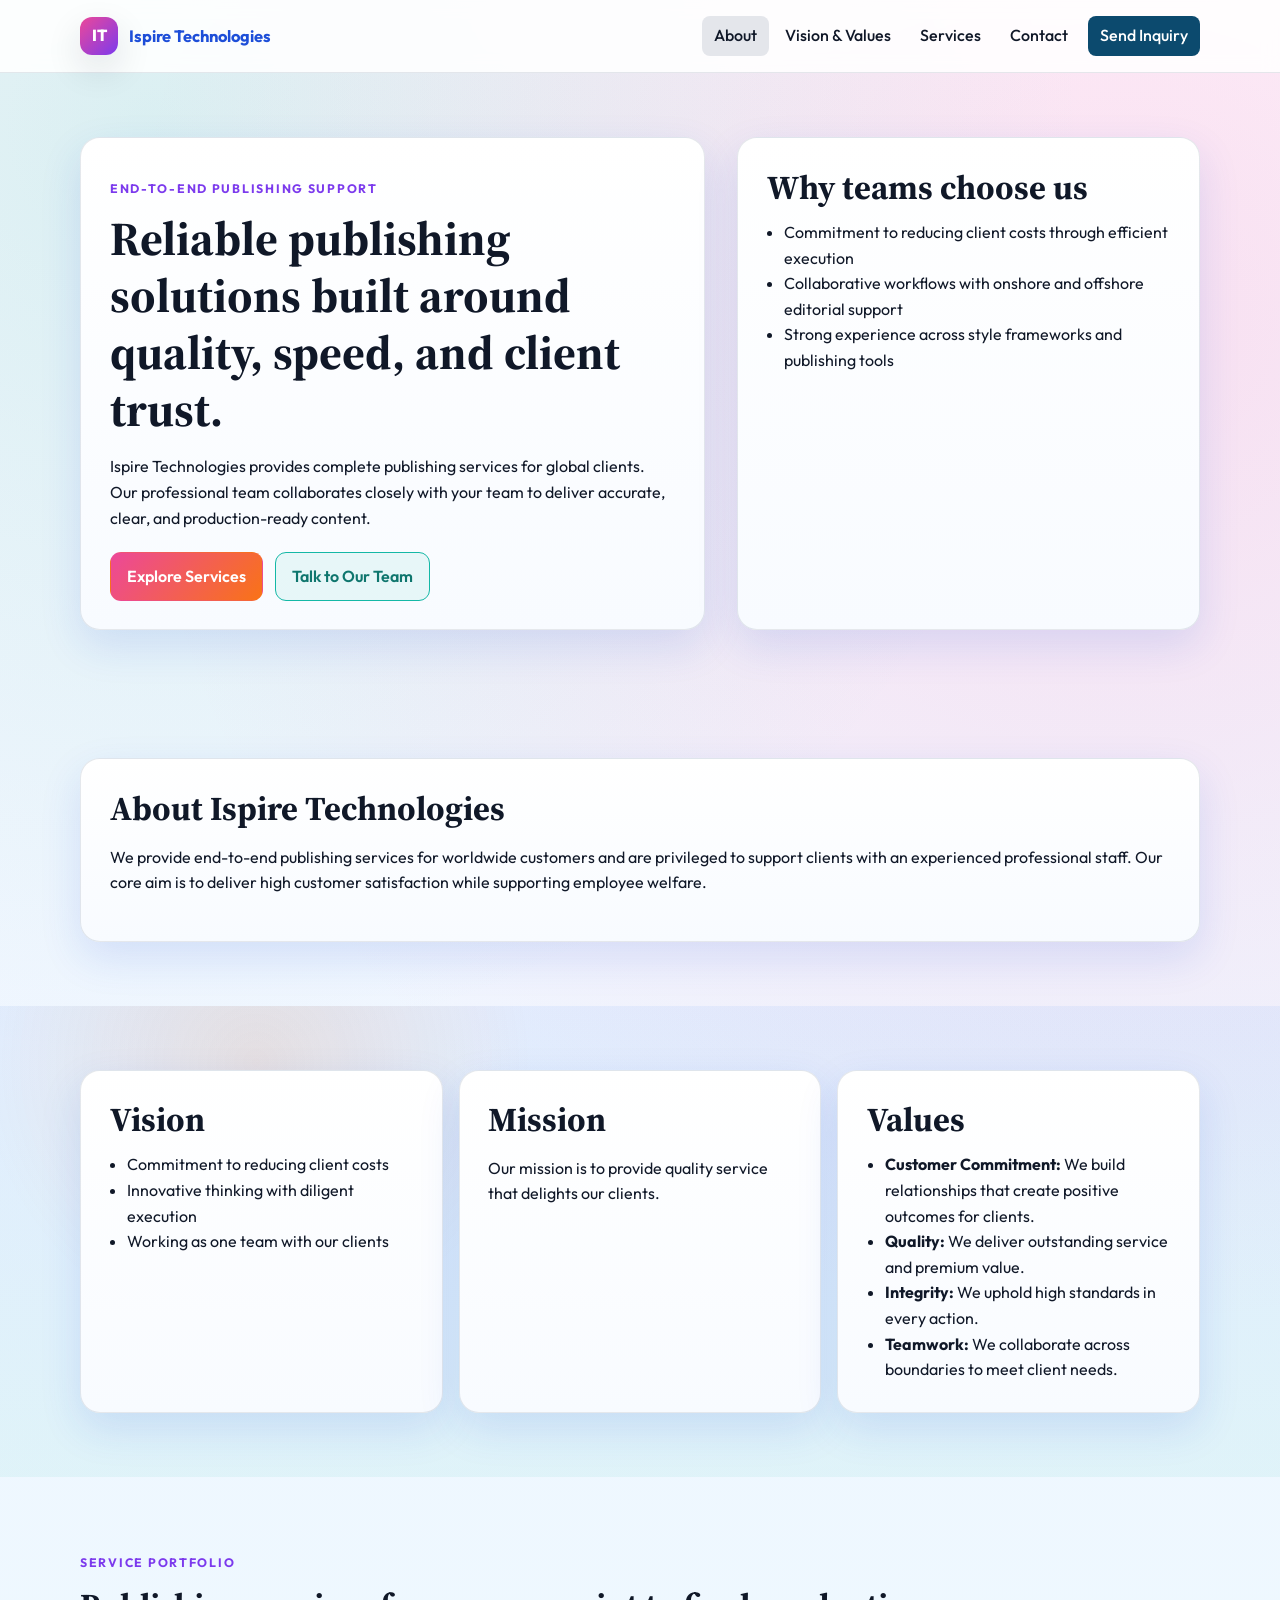
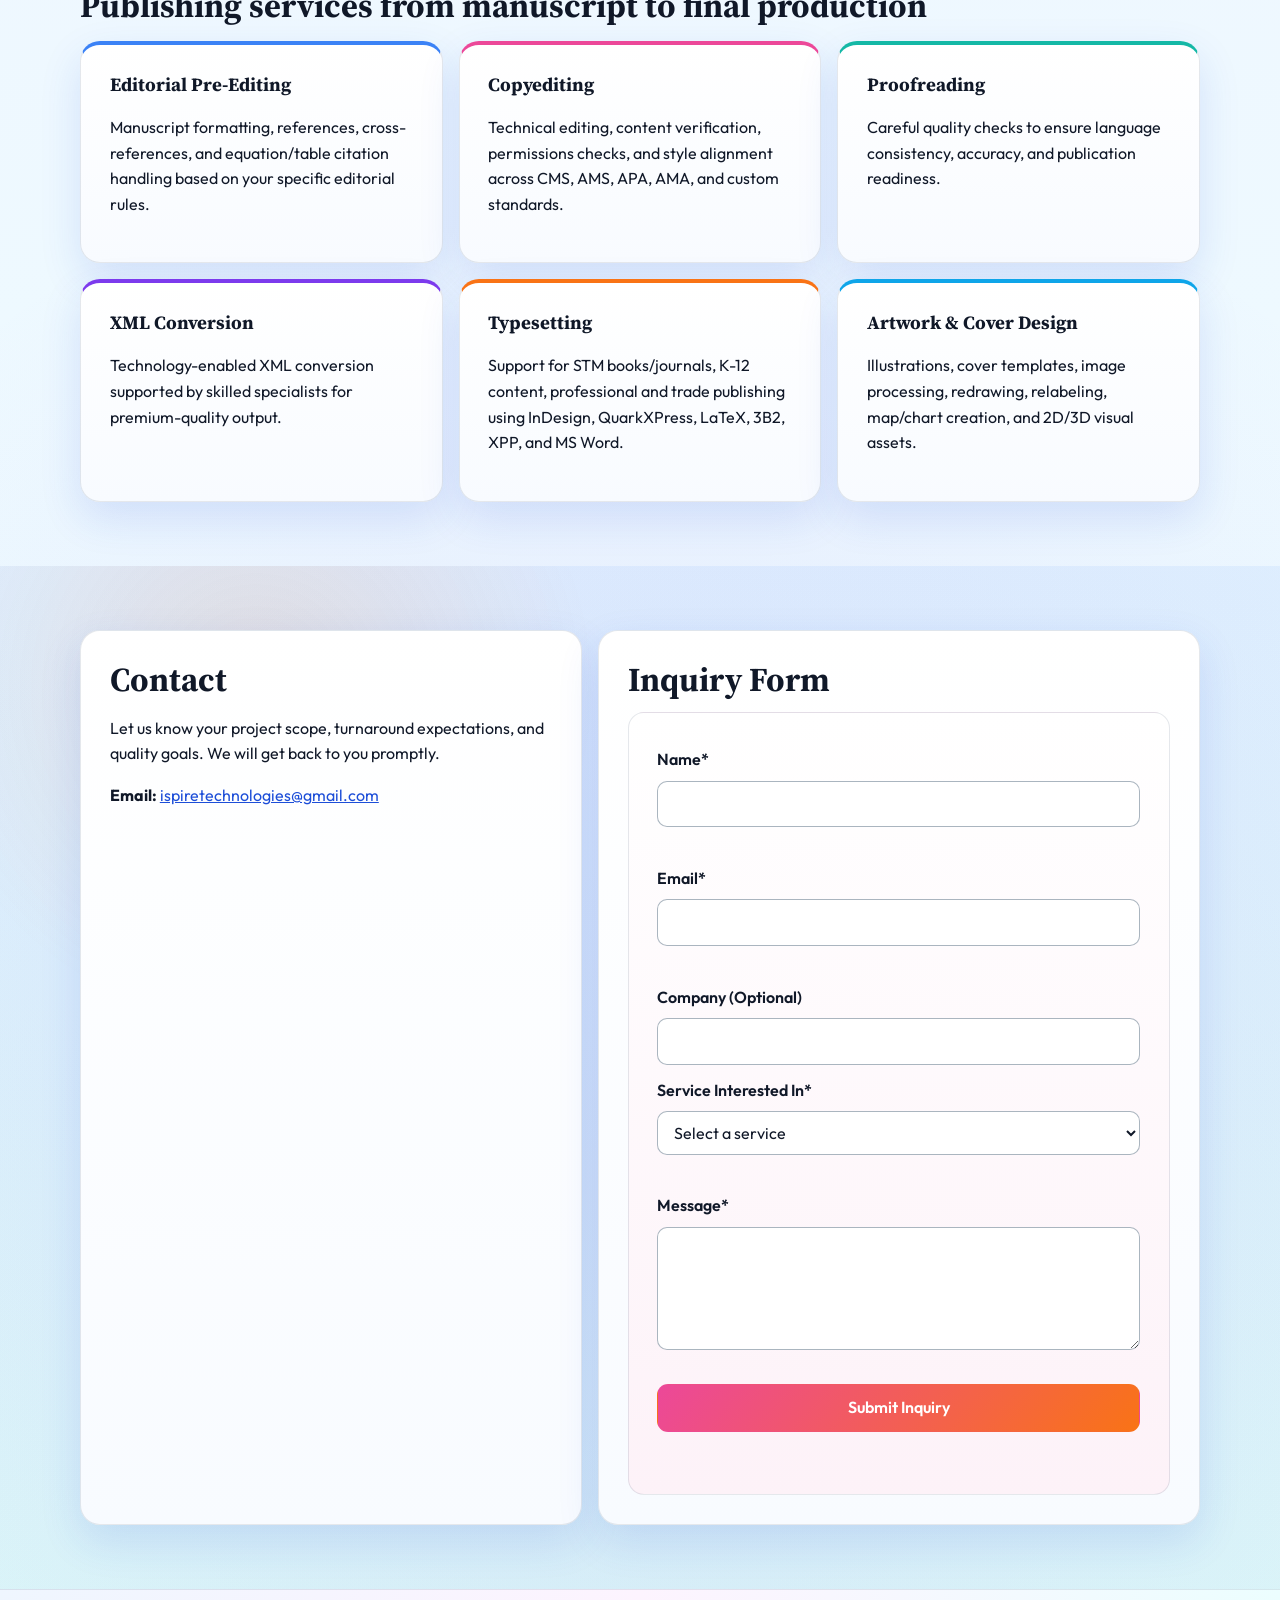
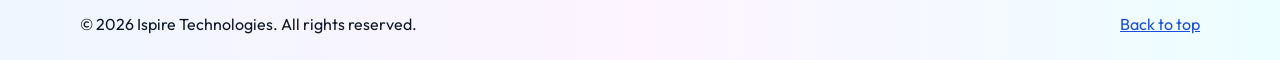
==== index.html @ 75960553 "Add files via upload" ====
<!DOCTYPE html>
<html lang="en">
<head>
  <meta charset="UTF-8">
  <meta name="viewport" content="width=device-width, initial-scale=1.0">
  <meta name="description" content="Ispire Technologies provides end-to-end publishing services for worldwide clients with editorial, XML, typesetting, and design expertise.">
  <title>Ispire Technologies | Publishing Services</title>
  <link rel="preconnect" href="https://fonts.googleapis.com">
  <link rel="preconnect" href="https://fonts.gstatic.com" crossorigin>
  <link href="https://fonts.googleapis.com/css2?family=Outfit:wght@400;500;600;700;800&family=Source+Serif+4:opsz,wght@8..60,500;8..60,700&display=swap" rel="stylesheet">
  <link rel="stylesheet" href="styles.css">
</head>
<body>
  <a class="skip-link" href="#mainContent">Skip to content</a>
  <header class="site-header" id="top">
    <div class="container header-grid">
      <a class="brand" href="#top" aria-label="Ispire Technologies Home">
        <span class="brand-mark">IT</span>
        <span class="brand-text">Ispire Technologies</span>
      </a>
      <button class="menu-toggle" id="menuToggle" aria-expanded="false" aria-controls="siteNav">Menu</button>
      <nav class="site-nav" id="siteNav" aria-label="Primary navigation">
        <a href="#about">About</a>
        <a href="#purpose">Vision & Values</a>
        <a href="#services">Services</a>
        <a href="#contact">Contact</a>
        <a class="nav-cta" href="#inquiry">Send Inquiry</a>
      </nav>
    </div>
  </header>

  <main id="mainContent">
    <section class="hero section-pad">
      <div class="container hero-grid">
        <div class="hero-copy reveal">
          <p class="eyebrow">End-to-End Publishing Support</p>
          <h1>Reliable publishing solutions built around quality, speed, and client trust.</h1>
          <p>
            Ispire Technologies provides complete publishing services for global clients. Our professional team collaborates closely with your team to deliver accurate, clear, and production-ready content.
          </p>
          <div class="hero-actions">
            <a class="button button-primary" href="#services">Explore Services</a>
            <a class="button button-outline" href="#inquiry">Talk to Our Team</a>
          </div>
        </div>
        <div class="hero-card reveal">
          <h2>Why teams choose us</h2>
          <ul>
            <li>Commitment to reducing client costs through efficient execution</li>
            <li>Collaborative workflows with onshore and offshore editorial support</li>
            <li>Strong experience across style frameworks and publishing tools</li>
          </ul>
        </div>
      </div>
    </section>

    <section class="section-pad" id="about">
      <div class="container panel reveal">
        <h2>About Ispire Technologies</h2>
        <p>
          We provide end-to-end publishing services for worldwide customers and are privileged to support clients with an experienced professional staff. Our core aim is to deliver high customer satisfaction while supporting employee welfare.
        </p>
      </div>
    </section>

    <section class="section-pad alt" id="purpose">
      <div class="container purpose-grid">
        <article class="purpose-card reveal">
          <h2>Vision</h2>
          <ul>
            <li>Commitment to reducing client costs</li>
            <li>Innovative thinking with diligent execution</li>
            <li>Working as one team with our clients</li>
          </ul>
        </article>
        <article class="purpose-card reveal">
          <h2>Mission</h2>
          <p>Our mission is to provide quality service that delights our clients.</p>
        </article>
        <article class="purpose-card reveal">
          <h2>Values</h2>
          <ul>
            <li><strong>Customer Commitment:</strong> We build relationships that create positive outcomes for clients.</li>
            <li><strong>Quality:</strong> We deliver outstanding service and premium value.</li>
            <li><strong>Integrity:</strong> We uphold high standards in every action.</li>
            <li><strong>Teamwork:</strong> We collaborate across boundaries to meet client needs.</li>
          </ul>
        </article>
      </div>
    </section>

    <section class="section-pad" id="services">
      <div class="container">
        <div class="section-head reveal">
          <p class="eyebrow">Service Portfolio</p>
          <h2>Publishing services from manuscript to final production</h2>
        </div>
        <div class="service-grid">
          <article class="service-card reveal">
            <h3>Editorial Pre-Editing</h3>
            <p>Manuscript formatting, references, cross-references, and equation/table citation handling based on your specific editorial rules.</p>
          </article>
          <article class="service-card reveal">
            <h3>Copyediting</h3>
            <p>Technical editing, content verification, permissions checks, and style alignment across CMS, AMS, APA, AMA, and custom standards.</p>
          </article>
          <article class="service-card reveal">
            <h3>Proofreading</h3>
            <p>Careful quality checks to ensure language consistency, accuracy, and publication readiness.</p>
          </article>
          <article class="service-card reveal">
            <h3>XML Conversion</h3>
            <p>Technology-enabled XML conversion supported by skilled specialists for premium-quality output.</p>
          </article>
          <article class="service-card reveal">
            <h3>Typesetting</h3>
            <p>Support for STM books/journals, K-12 content, professional and trade publishing using InDesign, QuarkXPress, LaTeX, 3B2, XPP, and MS Word.</p>
          </article>
          <article class="service-card reveal">
            <h3>Artwork & Cover Design</h3>
            <p>Illustrations, cover templates, image processing, redrawing, relabeling, map/chart creation, and 2D/3D visual assets.</p>
          </article>
        </div>
      </div>
    </section>

    <section class="section-pad alt" id="contact">
      <div class="container contact-grid">
        <article class="contact-card reveal">
          <h2>Contact</h2>
          <p>Let us know your project scope, turnaround expectations, and quality goals. We will get back to you promptly.</p>
          <p><strong>Email:</strong> <a href="mailto:ispiretechnologies@gmail.com">ispiretechnologies@gmail.com</a></p>
        </article>

        <article class="contact-card reveal" id="inquiry">
          <h2>Inquiry Form</h2>
          <form id="inquiryForm" novalidate>
            <label for="name">Name*</label>
            <input type="text" id="name" name="name" required>
            <p class="field-error" id="nameError" aria-live="polite"></p>

            <label for="email">Email*</label>
            <input type="email" id="email" name="email" required>
            <p class="field-error" id="emailError" aria-live="polite"></p>

            <label for="company">Company (Optional)</label>
            <input type="text" id="company" name="company">

            <label for="service">Service Interested In*</label>
            <select id="service" name="service" required>
              <option value="">Select a service</option>
              <option value="Editorial Pre-Editing">Editorial Pre-Editing</option>
              <option value="Copyediting">Copyediting</option>
              <option value="Proofreading">Proofreading</option>
              <option value="XML Conversion">XML Conversion</option>
              <option value="Typesetting">Typesetting</option>
              <option value="Artwork & Cover Design">Artwork & Cover Design</option>
            </select>
            <p class="field-error" id="serviceError" aria-live="polite"></p>

            <label for="message">Message*</label>
            <textarea id="message" name="message" rows="4" required></textarea>
            <p class="field-error" id="messageError" aria-live="polite"></p>

            <button class="button button-primary" type="submit">Submit Inquiry</button>
            <p id="formStatus" class="form-status" aria-live="polite"></p>
          </form>
        </article>
      </div>
    </section>
  </main>

  <footer class="site-footer">
    <div class="container footer-grid">
      <p>&copy; <span id="year"></span> Ispire Technologies. All rights reserved.</p>
      <a href="#top">Back to top</a>
    </div>
  </footer>

  <script src="script.js"></script>
</body>
</html>
---- styles.css ----
:root {
  --ink-950: #101828;
  --ink-800: #0c4a6e;
  --ink-700: #1d4ed8;
  --ink-100: #e0f2fe;
  --ink-050: #f8fbff;
  --slate-600: #475569;
  --slate-300: #cbd5e1;
  --teal-500: #14b8a6;
  --orange-500: #f97316;
  --pink-500: #ec4899;
  --violet-500: #7c3aed;
  --white: #ffffff;
  --focus: #f59e0b;
  --ok: #127a4b;
  --error: #bf1f3f;
  --shadow-soft: 0 14px 36px rgba(16, 24, 40, 0.12);
  --shadow-card: 0 16px 42px rgba(29, 78, 216, 0.13);
}

* {
  box-sizing: border-box;
}

html {
  scroll-behavior: smooth;
}

body {
  margin: 0;
  font-family: "Outfit", sans-serif;
  color: var(--ink-950);
  background:
    radial-gradient(circle at 88% 10%, rgba(236, 72, 153, 0.14), transparent 32%),
    radial-gradient(circle at 12% 4%, rgba(20, 184, 166, 0.15), transparent 28%),
    radial-gradient(circle at 50% 85%, rgba(124, 58, 237, 0.1), transparent 38%),
    linear-gradient(180deg, #fef9ff, #eff6ff 34%, #ecfeff 100%);
  line-height: 1.6;
}

h1,
h2,
h3 {
  font-family: "Source Serif 4", serif;
  line-height: 1.2;
  margin-top: 0;
}

a {
  color: var(--ink-700);
}

a:hover {
  color: var(--ink-800);
}

.skip-link {
  position: absolute;
  top: -50px;
  left: 12px;
  background: var(--ink-950);
  color: var(--white);
  padding: 10px 14px;
  border-radius: 10px;
  z-index: 1000;
}

.skip-link:focus {
  top: 12px;
}

.container {
  width: min(1120px, calc(100% - 2rem));
  margin: 0 auto;
}

.section-pad {
  padding: clamp(2.5rem, 5vw, 5rem) 0;
}

.alt {
  background:
    radial-gradient(circle at 20% 12%, rgba(249, 115, 22, 0.12), transparent 25%),
    linear-gradient(180deg, rgba(59, 130, 246, 0.08), rgba(20, 184, 166, 0.07));
}

.site-header {
  position: sticky;
  top: 0;
  z-index: 100;
  backdrop-filter: blur(8px);
  background: rgba(255, 255, 255, 0.88);
  border-bottom: 1px solid rgba(23, 52, 86, 0.11);
}

.header-grid {
  min-height: 72px;
  display: grid;
  grid-template-columns: auto auto;
  align-items: center;
  gap: 1rem;
}

.brand {
  display: inline-flex;
  gap: 0.7rem;
  align-items: center;
  text-decoration: none;
}

.brand-mark {
  width: 38px;
  height: 38px;
  border-radius: 12px;
  display: grid;
  place-items: center;
  font-weight: 800;
  color: var(--white);
  background: linear-gradient(135deg, var(--pink-500), var(--violet-500));
  box-shadow: var(--shadow-soft);
}

.brand-text {
  font-weight: 700;
  font-size: 1.03rem;
}

.menu-toggle {
  justify-self: end;
  display: none;
  border: 1px solid var(--slate-300);
  background: var(--white);
  color: var(--ink-950);
  border-radius: 10px;
  padding: 0.55rem 0.9rem;
  font: inherit;
}

.site-nav {
  justify-self: end;
  display: flex;
  align-items: center;
  gap: 0.3rem;
}

.site-nav a {
  text-decoration: none;
  color: var(--ink-950);
  font-weight: 500;
  padding: 0.45rem 0.75rem;
  border-radius: 8px;
}

.site-nav a:hover,
.site-nav a:focus-visible,
.site-nav a.active {
  background: rgba(23, 52, 86, 0.11);
}

.nav-cta {
  margin-left: 0.2rem;
  background: var(--ink-800);
  color: var(--white) !important;
}

.nav-cta:hover,
.nav-cta:focus-visible {
  background: var(--ink-700) !important;
}

.hero-grid {
  display: grid;
  grid-template-columns: 1.35fr 1fr;
  gap: clamp(1rem, 3vw, 2rem);
  align-items: stretch;
}

.hero-copy,
.hero-card,
.panel,
.purpose-card,
.service-card,
.contact-card {
  background: linear-gradient(180deg, #ffffff, #f8fbff);
  border: 1px solid rgba(23, 52, 86, 0.11);
  border-radius: 20px;
  box-shadow: var(--shadow-card);
}

.hero-copy,
.hero-card,
.panel,
.purpose-card,
.service-card,
.contact-card,
#inquiryForm {
  padding: clamp(1rem, 2.5vw, 1.8rem);
}

.eyebrow {
  letter-spacing: 0.14em;
  text-transform: uppercase;
  font-size: 0.77rem;
  font-weight: 700;
  color: var(--violet-500);
}

h1 {
  font-size: clamp(2rem, 3.7vw, 3.25rem);
  margin-bottom: 0.95rem;
}

h2 {
  font-size: clamp(1.45rem, 3vw, 2.1rem);
  margin-bottom: 0.8rem;
}

.hero-card ul,
.purpose-card ul {
  margin: 0;
  padding-left: 1.1rem;
}

.hero-actions {
  margin-top: 1.3rem;
  display: flex;
  gap: 0.75rem;
  flex-wrap: wrap;
}

.button {
  border: 1px solid transparent;
  border-radius: 11px;
  padding: 0.66rem 1rem;
  font-weight: 600;
  text-decoration: none;
  display: inline-flex;
  align-items: center;
  justify-content: center;
}

.button-primary {
  background: linear-gradient(130deg, var(--pink-500), var(--orange-500));
  color: var(--white);
}

.button-outline {
  border-color: var(--teal-500);
  color: #0f766e;
  background: rgba(20, 184, 166, 0.08);
}

button:disabled {
  opacity: 0.7;
  cursor: not-allowed;
}

.section-head {
  margin-bottom: 1rem;
}

.service-grid {
  display: grid;
  grid-template-columns: repeat(3, minmax(0, 1fr));
  gap: 1rem;
}

.service-card:nth-child(1) {
  border-top: 4px solid #3b82f6;
}

.service-card:nth-child(2) {
  border-top: 4px solid #ec4899;
}

.service-card:nth-child(3) {
  border-top: 4px solid #14b8a6;
}

.service-card:nth-child(4) {
  border-top: 4px solid #7c3aed;
}

.service-card:nth-child(5) {
  border-top: 4px solid #f97316;
}

.service-card:nth-child(6) {
  border-top: 4px solid #0ea5e9;
}

.purpose-grid {
  display: grid;
  grid-template-columns: repeat(3, minmax(0, 1fr));
  gap: 1rem;
}

.contact-grid {
  display: grid;
  grid-template-columns: 1fr 1.2fr;
  gap: 1rem;
}

#inquiryForm {
  display: grid;
  gap: 0.5rem;
  border: 1px solid rgba(23, 52, 86, 0.11);
  border-radius: 16px;
  background: linear-gradient(180deg, #ffffff, #fdf2f8);
}

label {
  font-weight: 600;
  margin-top: 0.3rem;
}

input,
select,
textarea,
button {
  font: inherit;
}

input,
select,
textarea {
  border: 1px solid rgba(79, 100, 121, 0.48);
  border-radius: 10px;
  padding: 0.6rem 0.75rem;
  background: var(--white);
  color: var(--ink-950);
}

textarea {
  resize: vertical;
}

.field-error {
  margin: 0;
  color: var(--error);
  font-size: 0.88rem;
  min-height: 1.1rem;
}

.form-status {
  margin: 0.35rem 0 0;
  font-weight: 600;
  min-height: 1.2rem;
}

.form-status.success {
  color: var(--ok);
}

.form-status.error {
  color: var(--error);
}

.site-footer {
  border-top: 1px solid rgba(23, 52, 86, 0.11);
  background: linear-gradient(90deg, #eff6ff, #fdf4ff, #ecfeff);
}

.footer-grid {
  min-height: 70px;
  display: flex;
  justify-content: space-between;
  align-items: center;
  gap: 1rem;
}

.reveal {
  opacity: 0;
  transform: translateY(18px);
  transition: opacity 0.55s ease, transform 0.55s ease;
}

.reveal.visible {
  opacity: 1;
  transform: translateY(0);
}

:focus-visible {
  outline: 3px solid var(--focus);
  outline-offset: 2px;
}

@media (max-width: 930px) {
  .menu-toggle {
    display: inline-flex;
  }

  .site-nav {
    grid-column: 1 / -1;
    display: none;
    flex-direction: column;
    align-items: stretch;
    padding-bottom: 0.8rem;
  }

  .site-nav.open {
    display: flex;
  }

  .site-nav a {
    width: 100%;
  }

  .hero-grid,
  .purpose-grid,
  .service-grid,
  .contact-grid {
    grid-template-columns: 1fr;
  }

  .footer-grid {
    flex-direction: column;
    justify-content: center;
    text-align: center;
    padding: 0.75rem 0;
  }
}
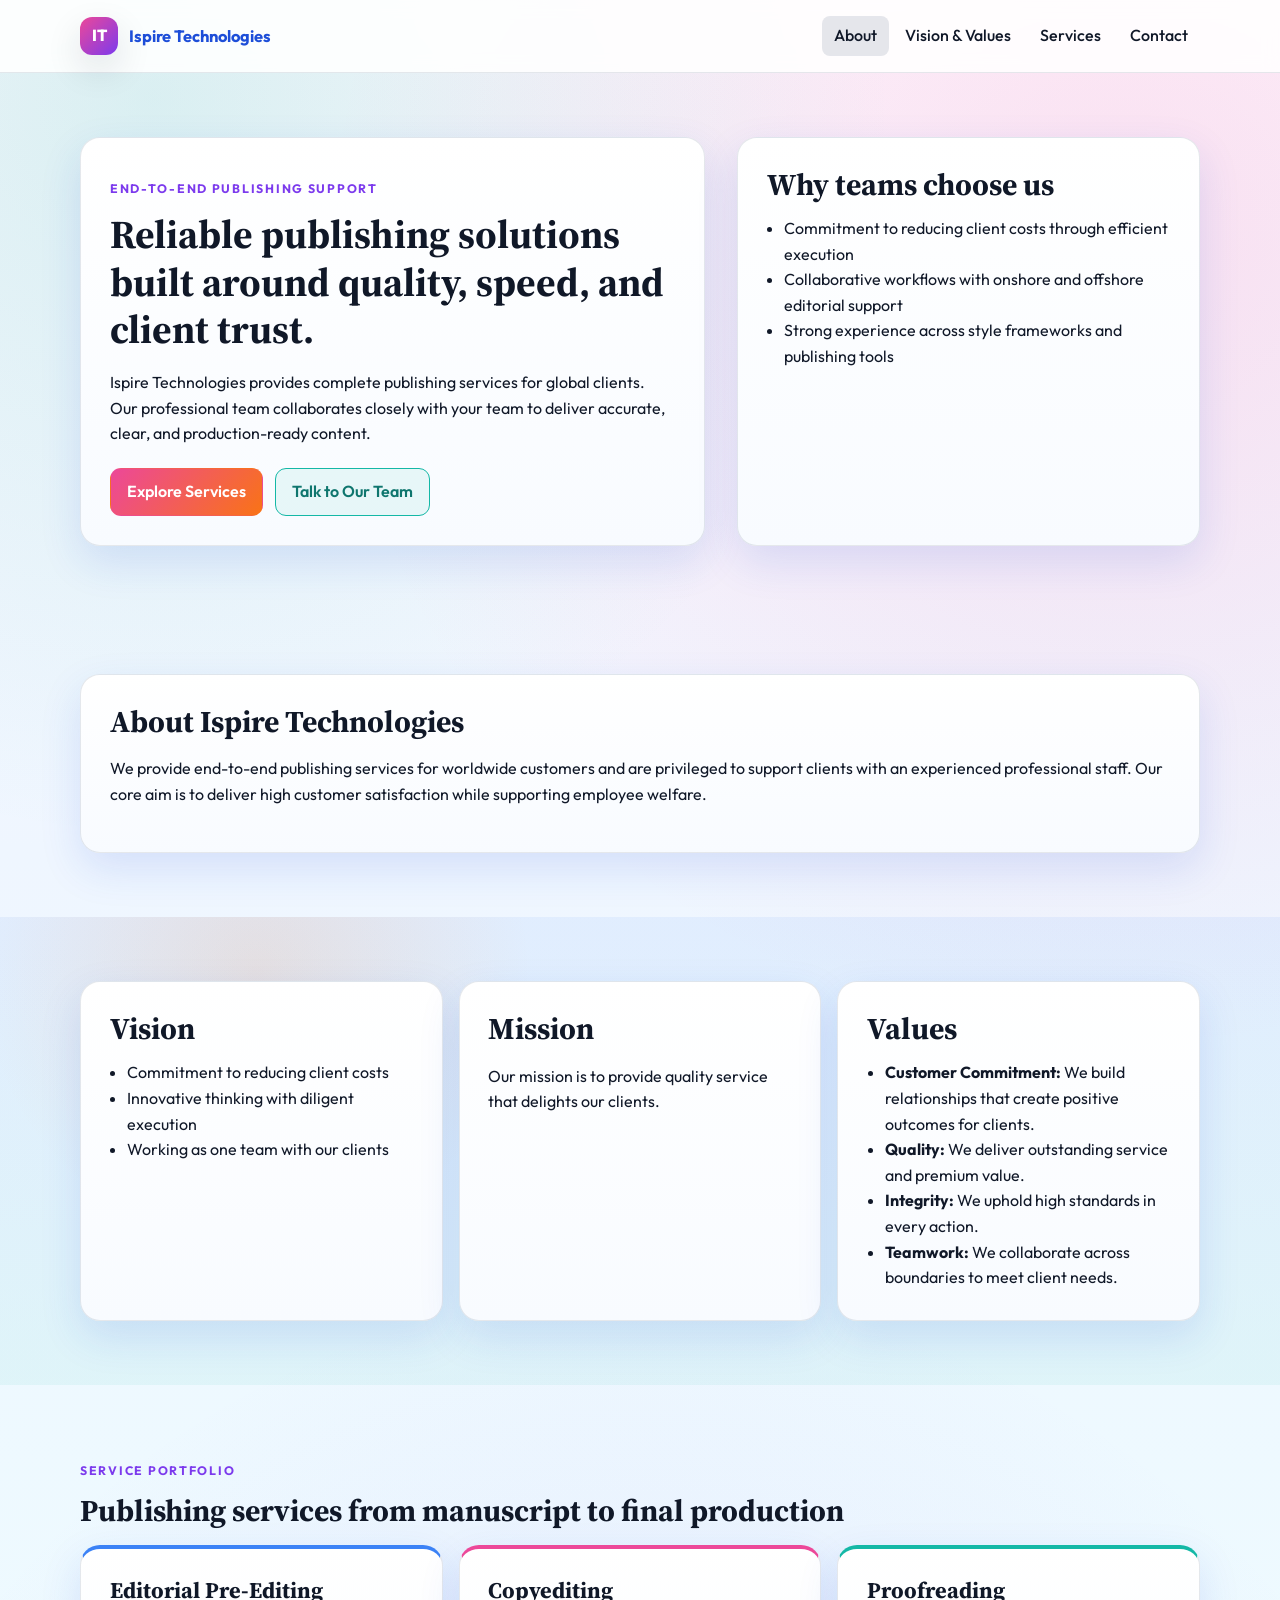
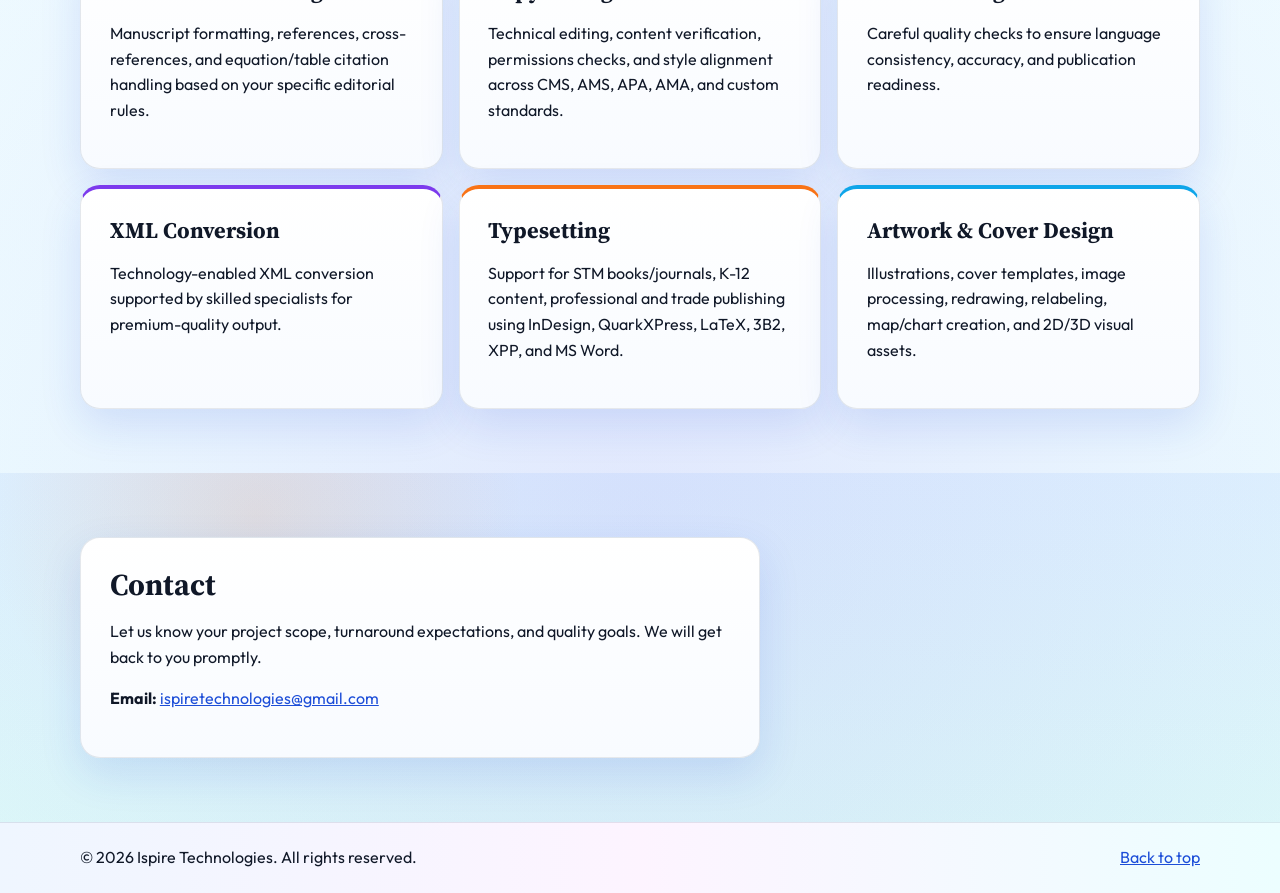
==== commit 6d6e74f2: "Add files via upload" ====
--- a/index.html
+++ b/index.html
@@ -24,7 +24,6 @@
         <a href="#purpose">Vision & Values</a>
         <a href="#services">Services</a>
         <a href="#contact">Contact</a>
-        <a class="nav-cta" href="#inquiry">Send Inquiry</a>
       </nav>
     </div>
   </header>
@@ -40,7 +39,7 @@
           </p>
           <div class="hero-actions">
             <a class="button button-primary" href="#services">Explore Services</a>
-            <a class="button button-outline" href="#inquiry">Talk to Our Team</a>
+            <a class="button button-outline" href="#contact">Talk to Our Team</a>
           </div>
         </div>
         <div class="hero-card reveal">
@@ -131,41 +130,6 @@
           <p>Let us know your project scope, turnaround expectations, and quality goals. We will get back to you promptly.</p>
           <p><strong>Email:</strong> <a href="mailto:ispiretechnologies@gmail.com">ispiretechnologies@gmail.com</a></p>
         </article>
-
-        <article class="contact-card reveal" id="inquiry">
-          <h2>Inquiry Form</h2>
-          <form id="inquiryForm" novalidate>
-            <label for="name">Name*</label>
-            <input type="text" id="name" name="name" required>
-            <p class="field-error" id="nameError" aria-live="polite"></p>
-
-            <label for="email">Email*</label>
-            <input type="email" id="email" name="email" required>
-            <p class="field-error" id="emailError" aria-live="polite"></p>
-
-            <label for="company">Company (Optional)</label>
-            <input type="text" id="company" name="company">
-
-            <label for="service">Service Interested In*</label>
-            <select id="service" name="service" required>
-              <option value="">Select a service</option>
-              <option value="Editorial Pre-Editing">Editorial Pre-Editing</option>
-              <option value="Copyediting">Copyediting</option>
-              <option value="Proofreading">Proofreading</option>
-              <option value="XML Conversion">XML Conversion</option>
-              <option value="Typesetting">Typesetting</option>
-              <option value="Artwork & Cover Design">Artwork & Cover Design</option>
-            </select>
-            <p class="field-error" id="serviceError" aria-live="polite"></p>
-
-            <label for="message">Message*</label>
-            <textarea id="message" name="message" rows="4" required></textarea>
-            <p class="field-error" id="messageError" aria-live="polite"></p>
-
-            <button class="button button-primary" type="submit">Submit Inquiry</button>
-            <p id="formStatus" class="form-status" aria-live="polite"></p>
-          </form>
-        </article>
       </div>
     </section>
   </main>
--- a/styles.css
+++ b/styles.css
@@ -12,8 +12,6 @@
   --violet-500: #7c3aed;
   --white: #ffffff;
   --focus: #f59e0b;
-  --ok: #127a4b;
-  --error: #bf1f3f;
   --shadow-soft: 0 14px 36px rgba(16, 24, 40, 0.12);
   --shadow-card: 0 16px 42px rgba(29, 78, 216, 0.13);
 }
@@ -157,17 +155,6 @@
   background: rgba(23, 52, 86, 0.11);
 }
 
-.nav-cta {
-  margin-left: 0.2rem;
-  background: var(--ink-800);
-  color: var(--white) !important;
-}
-
-.nav-cta:hover,
-.nav-cta:focus-visible {
-  background: var(--ink-700) !important;
-}
-
 .hero-grid {
   display: grid;
   grid-template-columns: 1.35fr 1fr;
@@ -192,8 +179,7 @@
 .panel,
 .purpose-card,
 .service-card,
-.contact-card,
-#inquiryForm {
+.contact-card {
   padding: clamp(1rem, 2.5vw, 1.8rem);
 }
 
@@ -206,13 +192,18 @@
 }
 
 h1 {
-  font-size: clamp(2rem, 3.7vw, 3.25rem);
+  font-size: clamp(1.9rem, 3.1vw, 2.65rem);
   margin-bottom: 0.95rem;
 }
 
 h2 {
-  font-size: clamp(1.45rem, 3vw, 2.1rem);
+  font-size: clamp(1.35rem, 2.4vw, 1.9rem);
   margin-bottom: 0.8rem;
+}
+
+h3 {
+  font-size: clamp(1.1rem, 2vw, 1.4rem);
+  margin-bottom: 0.7rem;
 }
 
 .hero-card ul,
@@ -250,11 +241,6 @@
   background: rgba(20, 184, 166, 0.08);
 }
 
-button:disabled {
-  opacity: 0.7;
-  cursor: not-allowed;
-}
-
 .section-head {
   margin-bottom: 1rem;
 }
@@ -297,63 +283,12 @@
 
 .contact-grid {
   display: grid;
-  grid-template-columns: 1fr 1.2fr;
-  gap: 1rem;
-}
-
-#inquiryForm {
-  display: grid;
-  gap: 0.5rem;
-  border: 1px solid rgba(23, 52, 86, 0.11);
-  border-radius: 16px;
-  background: linear-gradient(180deg, #ffffff, #fdf2f8);
-}
-
-label {
-  font-weight: 600;
-  margin-top: 0.3rem;
-}
-
-input,
-select,
-textarea,
-button {
-  font: inherit;
-}
-
-input,
-select,
-textarea {
-  border: 1px solid rgba(79, 100, 121, 0.48);
-  border-radius: 10px;
-  padding: 0.6rem 0.75rem;
-  background: var(--white);
-  color: var(--ink-950);
-}
-
-textarea {
-  resize: vertical;
-}
-
-.field-error {
-  margin: 0;
-  color: var(--error);
-  font-size: 0.88rem;
-  min-height: 1.1rem;
-}
-
-.form-status {
-  margin: 0.35rem 0 0;
-  font-weight: 600;
-  min-height: 1.2rem;
-}
-
-.form-status.success {
-  color: var(--ok);
-}
-
-.form-status.error {
-  color: var(--error);
+  grid-template-columns: minmax(0, 1fr);
+  gap: 1rem;
+}
+
+.contact-card {
+  max-width: 680px;
 }
 
 .site-footer {
@@ -408,9 +343,12 @@
 
   .hero-grid,
   .purpose-grid,
-  .service-grid,
-  .contact-grid {
+  .service-grid {
     grid-template-columns: 1fr;
+  }
+
+  .contact-card {
+    max-width: none;
   }
 
   .footer-grid {
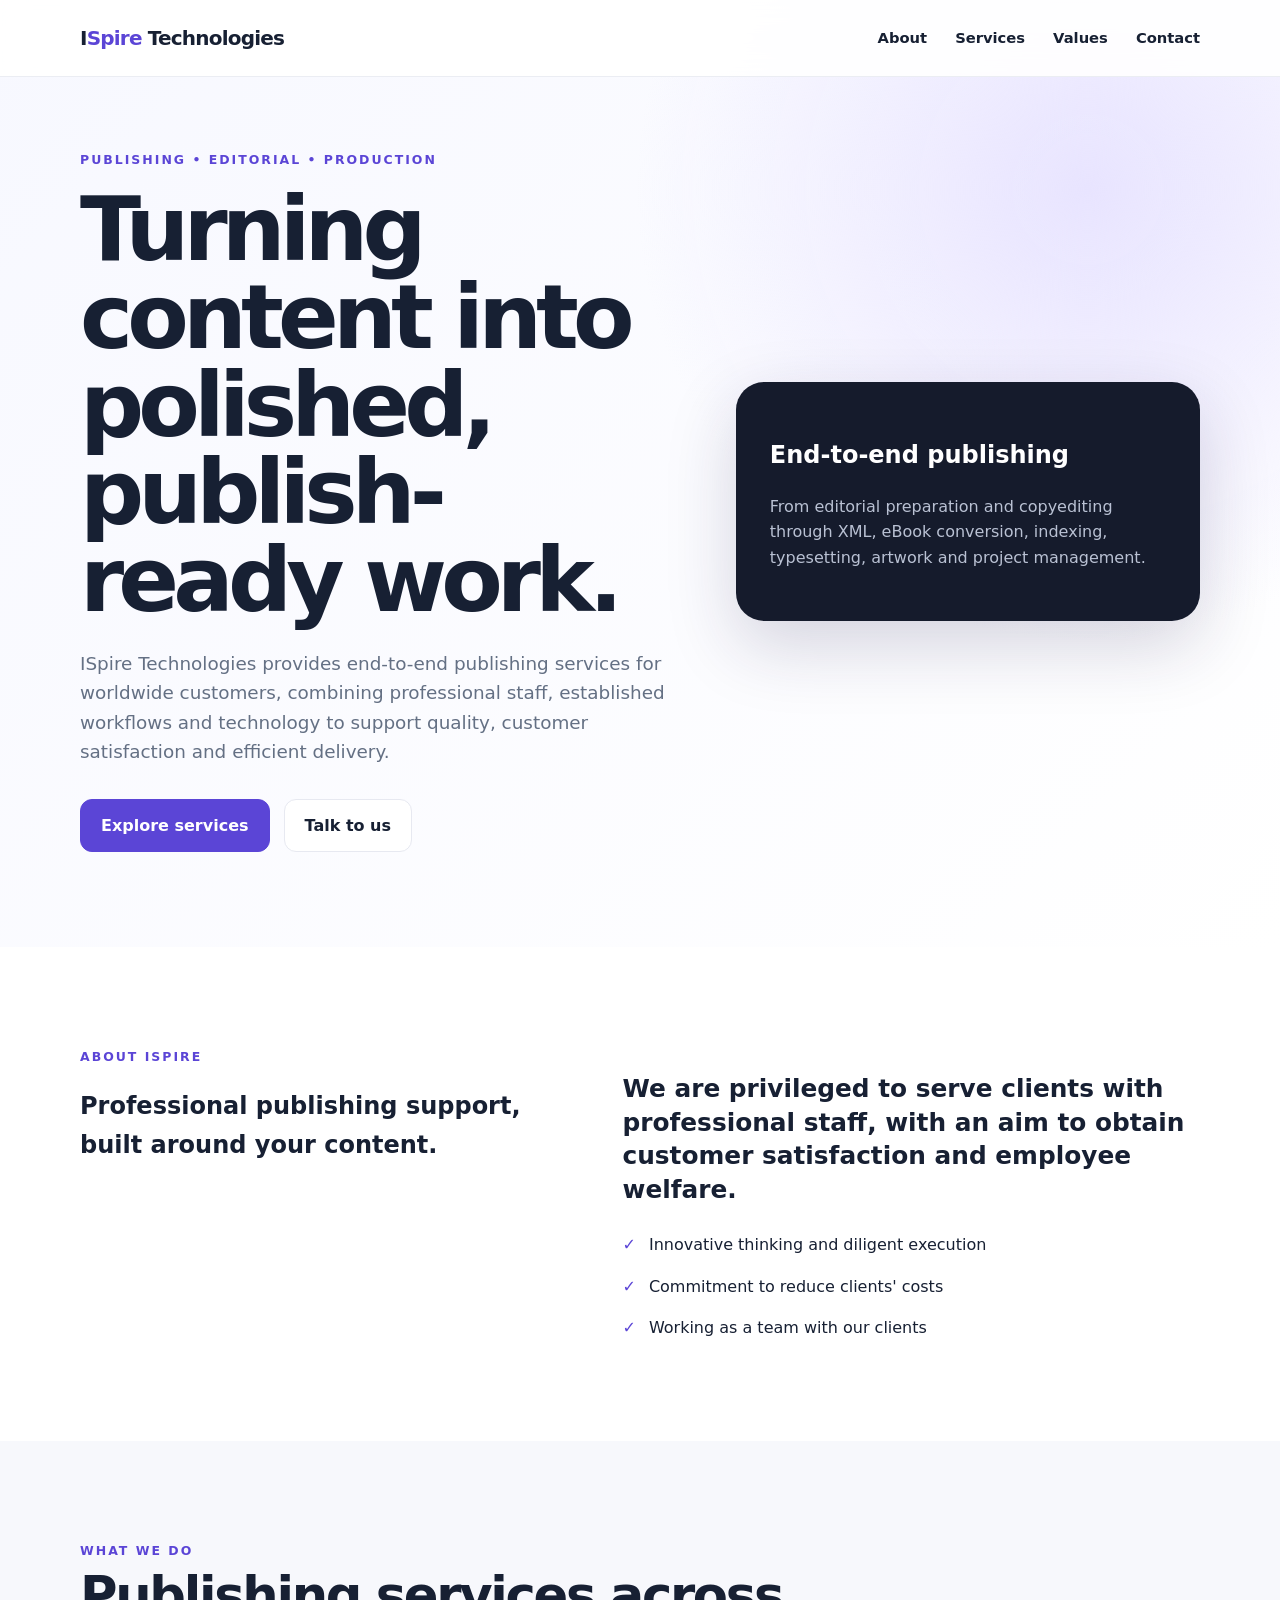
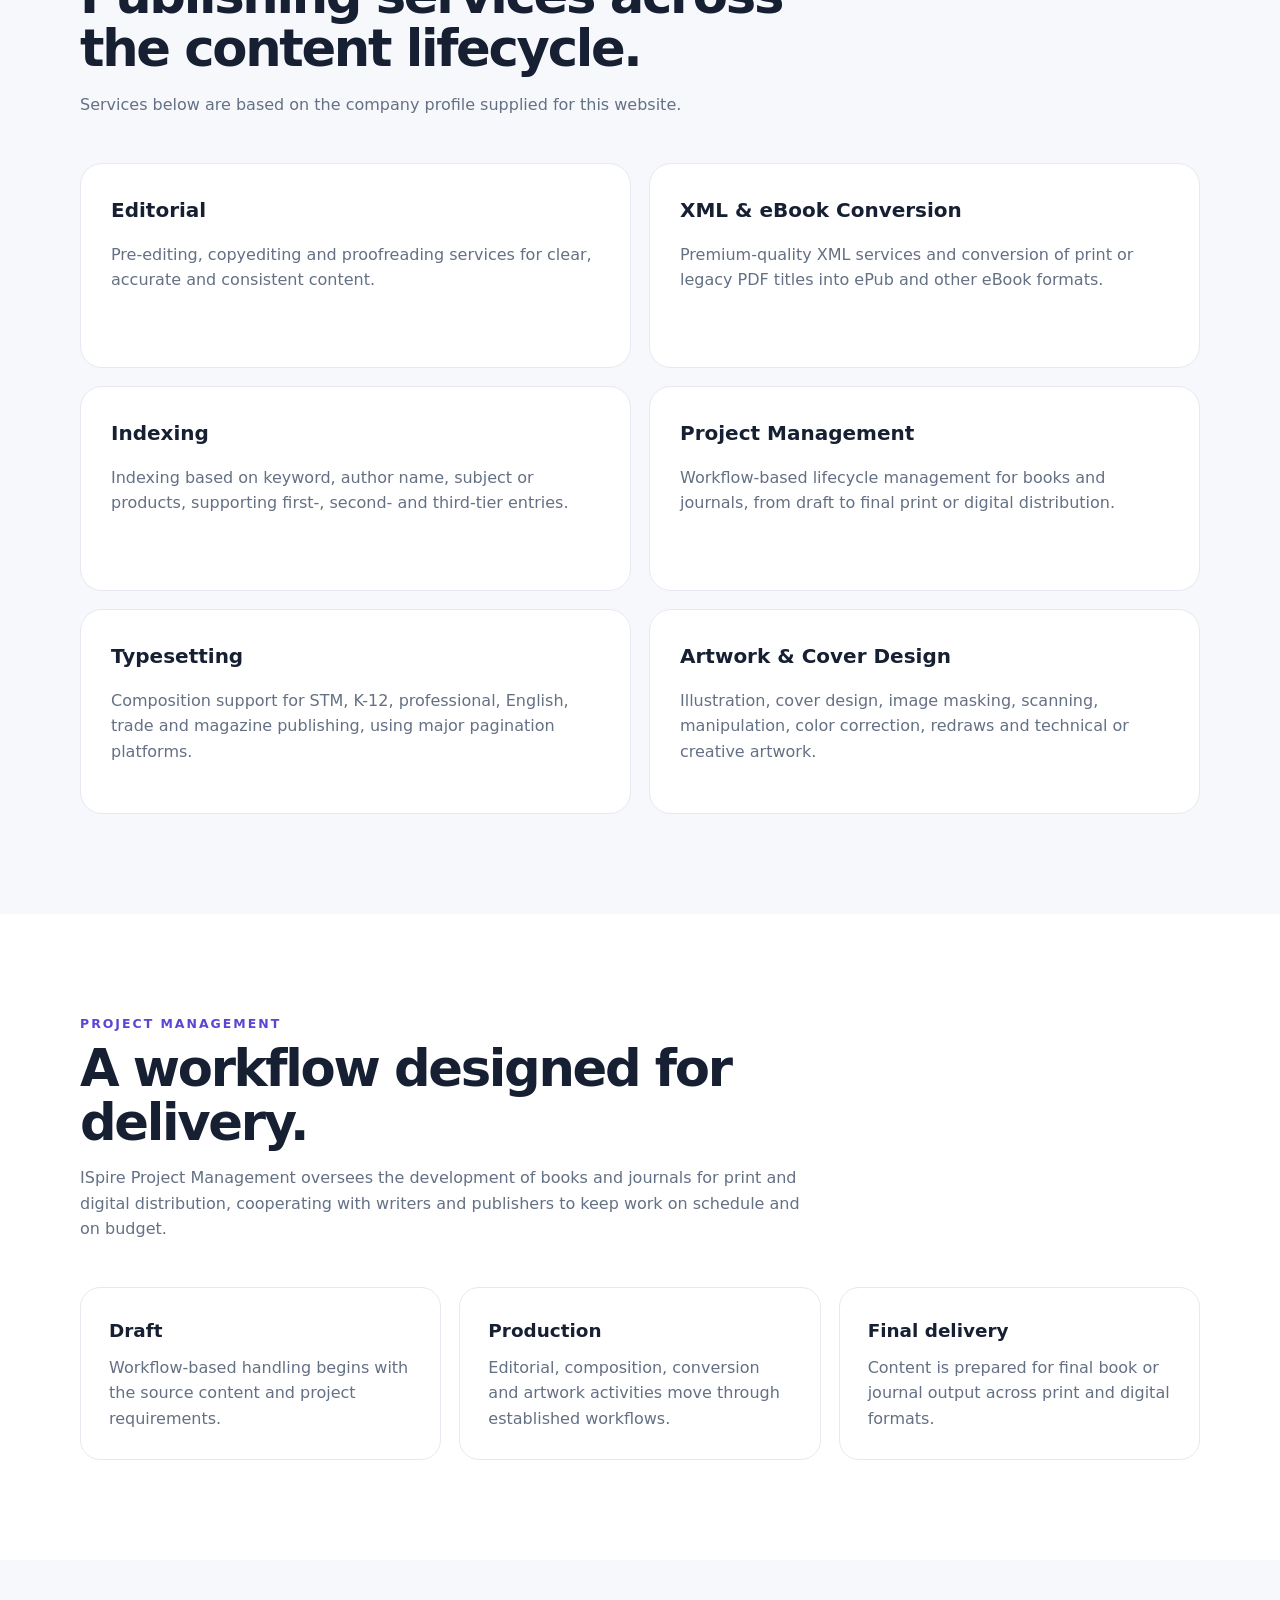
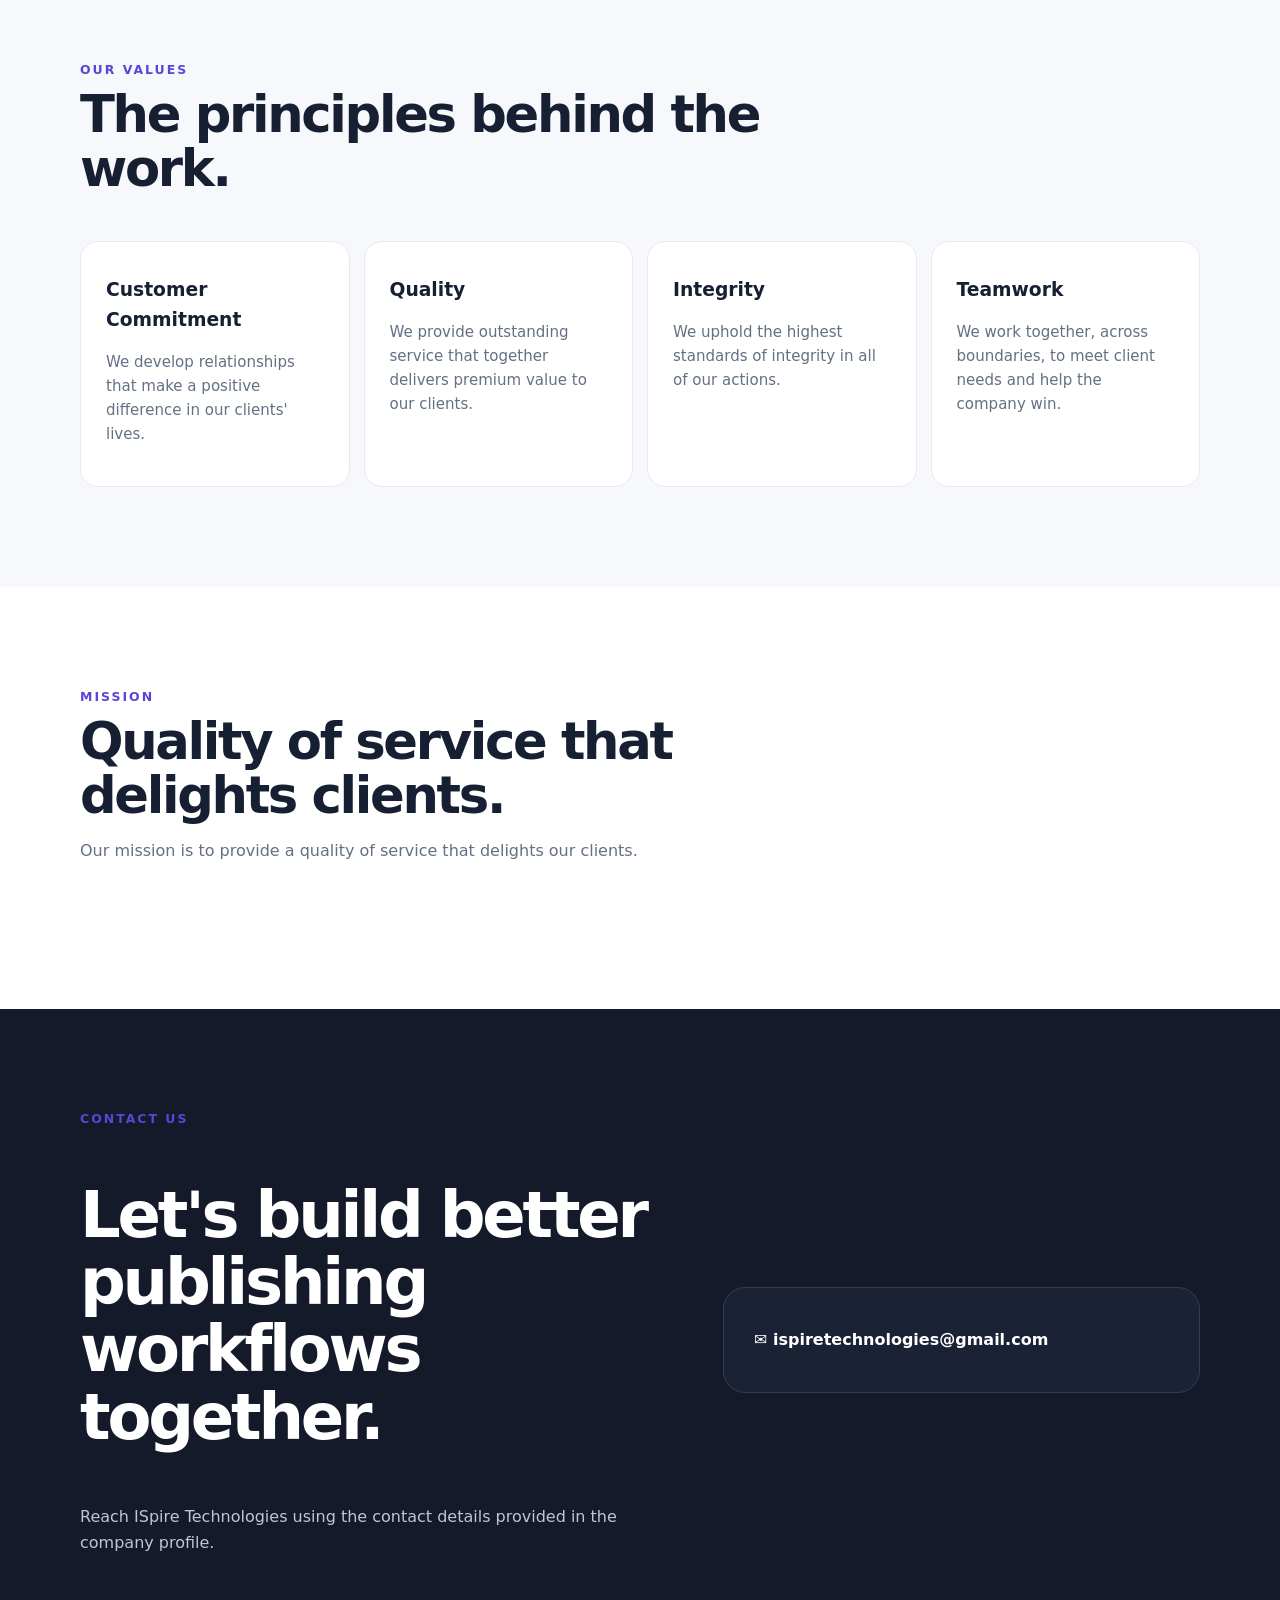
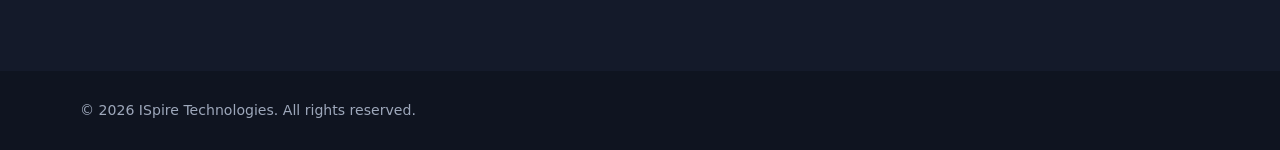
==== commit 19461a7a: "Add files via upload" ====
--- a/index.html
+++ b/index.html
@@ -1,146 +1,52 @@
-<!DOCTYPE html>
+<!doctype html>
 <html lang="en">
 <head>
-  <meta charset="UTF-8">
-  <meta name="viewport" content="width=device-width, initial-scale=1.0">
-  <meta name="description" content="Ispire Technologies provides end-to-end publishing services for worldwide clients with editorial, XML, typesetting, and design expertise.">
-  <title>Ispire Technologies | Publishing Services</title>
-  <link rel="preconnect" href="https://fonts.googleapis.com">
-  <link rel="preconnect" href="https://fonts.gstatic.com" crossorigin>
-  <link href="https://fonts.googleapis.com/css2?family=Outfit:wght@400;500;600;700;800&family=Source+Serif+4:opsz,wght@8..60,500;8..60,700&display=swap" rel="stylesheet">
-  <link rel="stylesheet" href="styles.css">
+<meta charset="utf-8">
+<meta name="viewport" content="width=device-width,initial-scale=1">
+<title>ISpire Technologies | End-to-End Publishing Services</title>
+<meta name="description" content="ISpire Technologies provides end-to-end publishing services for worldwide customers.">
+<style>
+:root{--ink:#172033;--muted:#647084;--accent:#5b45d6;--accent2:#19a7a0;--paper:#f7f8fc;--white:#fff;--line:#e7e9f1}
+*{box-sizing:border-box}html{scroll-behavior:smooth}body{margin:0;font-family:Inter,ui-sans-serif,system-ui,-apple-system,Segoe UI,Roboto,Arial,sans-serif;color:var(--ink);background:var(--white);line-height:1.6}
+a{color:inherit;text-decoration:none}.wrap{width:min(1120px,92%);margin:auto}
+nav{position:fixed;top:0;left:0;right:0;z-index:20;background:rgba(255,255,255,.9);backdrop-filter:blur(14px);border-bottom:1px solid rgba(231,233,241,.8)}
+.navin{height:76px;display:flex;align-items:center;justify-content:space-between}.brand{font-size:1.25rem;font-weight:800;letter-spacing:-.04em}.brand span{color:var(--accent)}
+.links{display:flex;gap:28px;font-size:.92rem;font-weight:650}.links a:hover{color:var(--accent)}
+.menu{display:none;border:0;background:none;font-size:1.4rem}
+.hero{padding:150px 0 95px;background:radial-gradient(circle at 85% 20%,#e8e4ff 0,transparent 34%),linear-gradient(135deg,#f7f8ff,#fff)}
+.hero-grid{display:grid;grid-template-columns:1.12fr .88fr;gap:65px;align-items:center}.eyebrow{color:var(--accent);font-weight:800;text-transform:uppercase;letter-spacing:.16em;font-size:.78rem}
+h1{font-size:clamp(3rem,7vw,5.6rem);line-height:.98;letter-spacing:-.065em;margin:16px 0 24px}.lead{font-size:1.15rem;color:var(--muted);max-width:680px}
+.actions{display:flex;gap:14px;margin-top:32px;flex-wrap:wrap}.btn{padding:13px 20px;border-radius:12px;font-weight:750;border:1px solid var(--line);display:inline-block}.primary{background:var(--accent);color:#fff;border-color:var(--accent)}.secondary{background:#fff}
+.hero-card{background:#151b2c;color:#fff;border-radius:28px;padding:34px;box-shadow:0 25px 70px rgba(31,29,75,.18)}.hero-card .big{font-size:4.2rem;font-weight:850;line-height:1;margin-bottom:12px}.hero-card p{color:#b9c1d3}
+section{padding:100px 0}.soft{background:var(--paper)}.section-head{max-width:720px;margin-bottom:45px}.section-head h2{font-size:clamp(2rem,4vw,3.3rem);line-height:1.05;letter-spacing:-.045em;margin:8px 0 14px}.section-head p{color:var(--muted)}
+.grid{display:grid;grid-template-columns:repeat(3,1fr);gap:18px}.card{padding:28px;border:1px solid var(--line);border-radius:20px;background:#fff}.card h3{margin:0 0 9px;font-size:1.15rem}.card p{color:var(--muted);margin:0}.num{font-size:.78rem;font-weight:850;color:var(--accent);letter-spacing:.12em;margin-bottom:24px}
+.about{display:grid;grid-template-columns:.9fr 1.1fr;gap:70px;align-items:start}.statement{font-size:1.55rem;line-height:1.35;font-weight:650}.checks{display:grid;gap:16px;margin-top:26px}.check{display:flex;gap:13px;align-items:flex-start}.check b{color:var(--accent)}
+.service-grid{display:grid;grid-template-columns:repeat(2,1fr);gap:18px}.service{padding:30px;border-radius:22px;background:#fff;border:1px solid var(--line);min-height:205px}.service h3{font-size:1.25rem;margin:0 0 10px}.service p,.service li{color:var(--muted)}.service ul{padding-left:18px;margin-bottom:0}
+.values{display:grid;grid-template-columns:repeat(4,1fr);gap:14px}.value{padding:25px;background:#fff;border:1px solid var(--line);border-radius:18px}.value h3{margin:8px 0}.value p{color:var(--muted);font-size:.94rem}
+.contact{background:#141a2a;color:#fff}.contact-grid{display:grid;grid-template-columns:1.1fr .9fr;gap:60px;align-items:center}.contact p{color:#bdc5d7}.contact-card{padding:30px;border:1px solid #343c51;border-radius:22px;background:#1b2235}.contact-card a{display:block;padding:9px 0;color:#fff;font-weight:650}
+footer{padding:28px 0;background:#0f1420;color:#9ea8bb;font-size:.88rem}
+@media(max-width:850px){.links{display:none}.menu{display:block}.hero-grid,.about,.contact-grid{grid-template-columns:1fr}.grid{grid-template-columns:1fr 1fr}.values{grid-template-columns:1fr 1fr}.service-grid{grid-template-columns:1fr}}
+@media(max-width:560px){section{padding:72px 0}.hero{padding-top:125px}.grid,.values{grid-template-columns:1fr}.hero-card .big{font-size:3.2rem}}
+</style>
 </head>
 <body>
-  <a class="skip-link" href="#mainContent">Skip to content</a>
-  <header class="site-header" id="top">
-    <div class="container header-grid">
-      <a class="brand" href="#top" aria-label="Ispire Technologies Home">
-        <span class="brand-mark">IT</span>
-        <span class="brand-text">Ispire Technologies</span>
-      </a>
-      <button class="menu-toggle" id="menuToggle" aria-expanded="false" aria-controls="siteNav">Menu</button>
-      <nav class="site-nav" id="siteNav" aria-label="Primary navigation">
-        <a href="#about">About</a>
-        <a href="#purpose">Vision & Values</a>
-        <a href="#services">Services</a>
-        <a href="#contact">Contact</a>
-      </nav>
-    </div>
-  </header>
+<nav><div class="wrap navin"><a class="brand" href="#">I<span>Spire</span> Technologies</a><div class="links"><a href="#about">About</a><a href="#services">Services</a><a href="#values">Values</a><a href="#contact">Contact</a></div><button class="menu" aria-label="Toggle navigation" onclick="document.querySelector('.links').style.display=document.querySelector('.links').style.display==='flex'?'none':'flex'">☰</button></div></nav>
 
-  <main id="mainContent">
-    <section class="hero section-pad">
-      <div class="container hero-grid">
-        <div class="hero-copy reveal">
-          <p class="eyebrow">End-to-End Publishing Support</p>
-          <h1>Reliable publishing solutions built around quality, speed, and client trust.</h1>
-          <p>
-            Ispire Technologies provides complete publishing services for global clients. Our professional team collaborates closely with your team to deliver accurate, clear, and production-ready content.
-          </p>
-          <div class="hero-actions">
-            <a class="button button-primary" href="#services">Explore Services</a>
-            <a class="button button-outline" href="#contact">Talk to Our Team</a>
-          </div>
-        </div>
-        <div class="hero-card reveal">
-          <h2>Why teams choose us</h2>
-          <ul>
-            <li>Commitment to reducing client costs through efficient execution</li>
-            <li>Collaborative workflows with onshore and offshore editorial support</li>
-            <li>Strong experience across style frameworks and publishing tools</li>
-          </ul>
-        </div>
-      </div>
-    </section>
+<header class="hero"><div class="wrap hero-grid"><div><div class="eyebrow">Publishing • Editorial • Production</div><h1>Turning content into polished, publish-ready work.</h1><p class="lead">ISpire Technologies provides end-to-end publishing services for worldwide customers, combining professional staff, established workflows and technology to support quality, customer satisfaction and efficient delivery.</p><div class="actions"><a class="btn primary" href="#services">Explore services</a><a class="btn secondary" href="#contact">Talk to us</a></div></div><div class="hero-card"><h2>End-to-end publishing</h2><p>From editorial preparation and copyediting through XML, eBook conversion, indexing, typesetting, artwork and project management.</p></div></div></header>
 
-    <section class="section-pad" id="about">
-      <div class="container panel reveal">
-        <h2>About Ispire Technologies</h2>
-        <p>
-          We provide end-to-end publishing services for worldwide customers and are privileged to support clients with an experienced professional staff. Our core aim is to deliver high customer satisfaction while supporting employee welfare.
-        </p>
-      </div>
-    </section>
+<section id="about"><div class="wrap about"><div><div class="eyebrow">About ISpire</div><h2>Professional publishing support, built around your content.</h2></div><div><p class="statement">We are privileged to serve clients with professional staff, with an aim to obtain customer satisfaction and employee welfare.</p><div class="checks"><div class="check"><b>✓</b><span>Innovative thinking and diligent execution</span></div><div class="check"><b>✓</b><span>Commitment to reduce clients' costs</span></div><div class="check"><b>✓</b><span>Working as a team with our clients</span></div></div></div></div></section>
 
-    <section class="section-pad alt" id="purpose">
-      <div class="container purpose-grid">
-        <article class="purpose-card reveal">
-          <h2>Vision</h2>
-          <ul>
-            <li>Commitment to reducing client costs</li>
-            <li>Innovative thinking with diligent execution</li>
-            <li>Working as one team with our clients</li>
-          </ul>
-        </article>
-        <article class="purpose-card reveal">
-          <h2>Mission</h2>
-          <p>Our mission is to provide quality service that delights our clients.</p>
-        </article>
-        <article class="purpose-card reveal">
-          <h2>Values</h2>
-          <ul>
-            <li><strong>Customer Commitment:</strong> We build relationships that create positive outcomes for clients.</li>
-            <li><strong>Quality:</strong> We deliver outstanding service and premium value.</li>
-            <li><strong>Integrity:</strong> We uphold high standards in every action.</li>
-            <li><strong>Teamwork:</strong> We collaborate across boundaries to meet client needs.</li>
-          </ul>
-        </article>
-      </div>
-    </section>
+<section id="services" class="soft"><div class="wrap"><div class="section-head"><div class="eyebrow">What we do</div><h2>Publishing services across the content lifecycle.</h2><p>Services below are based on the company profile supplied for this website.</p></div><div class="service-grid"><div class="service"><h3>Editorial</h3><p>Pre-editing, copyediting and proofreading services for clear, accurate and consistent content.</p></div><div class="service"><h3>XML &amp; eBook Conversion</h3><p>Premium-quality XML services and conversion of print or legacy PDF titles into ePub and other eBook formats.</p></div><div class="service"><h3>Indexing</h3><p>Indexing based on keyword, author name, subject or products, supporting first-, second- and third-tier entries.</p></div><div class="service"><h3>Project Management</h3><p>Workflow-based lifecycle management for books and journals, from draft to final print or digital distribution.</p></div><div class="service"><h3>Typesetting</h3><p>Composition support for STM, K-12, professional, English, trade and magazine publishing, using major pagination platforms.</p></div><div class="service"><h3>Artwork &amp; Cover Design</h3><p>Illustration, cover design, image masking, scanning, manipulation, color correction, redraws and technical or creative artwork.</p></div></div></div></section>
 
-    <section class="section-pad" id="services">
-      <div class="container">
-        <div class="section-head reveal">
-          <p class="eyebrow">Service Portfolio</p>
-          <h2>Publishing services from manuscript to final production</h2>
-        </div>
-        <div class="service-grid">
-          <article class="service-card reveal">
-            <h3>Editorial Pre-Editing</h3>
-            <p>Manuscript formatting, references, cross-references, and equation/table citation handling based on your specific editorial rules.</p>
-          </article>
-          <article class="service-card reveal">
-            <h3>Copyediting</h3>
-            <p>Technical editing, content verification, permissions checks, and style alignment across CMS, AMS, APA, AMA, and custom standards.</p>
-          </article>
-          <article class="service-card reveal">
-            <h3>Proofreading</h3>
-            <p>Careful quality checks to ensure language consistency, accuracy, and publication readiness.</p>
-          </article>
-          <article class="service-card reveal">
-            <h3>XML Conversion</h3>
-            <p>Technology-enabled XML conversion supported by skilled specialists for premium-quality output.</p>
-          </article>
-          <article class="service-card reveal">
-            <h3>Typesetting</h3>
-            <p>Support for STM books/journals, K-12 content, professional and trade publishing using InDesign, QuarkXPress, LaTeX, 3B2, XPP, and MS Word.</p>
-          </article>
-          <article class="service-card reveal">
-            <h3>Artwork & Cover Design</h3>
-            <p>Illustrations, cover templates, image processing, redrawing, relabeling, map/chart creation, and 2D/3D visual assets.</p>
-          </article>
-        </div>
-      </div>
-    </section>
+<section><div class="wrap"><div class="section-head"><div class="eyebrow">Project management</div><h2>A workflow designed for delivery.</h2><p>ISpire Project Management oversees the development of books and journals for print and digital distribution, cooperating with writers and publishers to keep work on schedule and on budget.</p></div><div class="grid"><div class="card"><h3>Draft</h3><p>Workflow-based handling begins with the source content and project requirements.</p></div><div class="card"><h3>Production</h3><p>Editorial, composition, conversion and artwork activities move through established workflows.</p></div><div class="card"><h3>Final delivery</h3><p>Content is prepared for final book or journal output across print and digital formats.</p></div></div></div></section>
 
-    <section class="section-pad alt" id="contact">
-      <div class="container contact-grid">
-        <article class="contact-card reveal">
-          <h2>Contact</h2>
-          <p>Let us know your project scope, turnaround expectations, and quality goals. We will get back to you promptly.</p>
-          <p><strong>Email:</strong> <a href="mailto:ispiretechnologies@gmail.com">ispiretechnologies@gmail.com</a></p>
-        </article>
-      </div>
-    </section>
-  </main>
+<section id="values" class="soft"><div class="wrap"><div class="section-head"><div class="eyebrow">Our values</div><h2>The principles behind the work.</h2></div><div class="values"><div class="value"><h3>Customer Commitment</h3><p>We develop relationships that make a positive difference in our clients' lives.</p></div><div class="value"><h3>Quality</h3><p>We provide outstanding service that together delivers premium value to our clients.</p></div><div class="value"><h3>Integrity</h3><p>We uphold the highest standards of integrity in all of our actions.</p></div><div class="value"><h3>Teamwork</h3><p>We work together, across boundaries, to meet client needs and help the company win.</p></div></div></div></section>
 
-  <footer class="site-footer">
-    <div class="container footer-grid">
-      <p>&copy; <span id="year"></span> Ispire Technologies. All rights reserved.</p>
-      <a href="#top">Back to top</a>
-    </div>
-  </footer>
+<section><div class="wrap"><div class="section-head"><div class="eyebrow">Mission</div><h2>Quality of service that delights clients.</h2><p>Our mission is to provide a quality of service that delights our clients.</p></div></div></section>
 
-  <script src="script.js"></script>
+<section id="contact" class="contact"><div class="wrap contact-grid"><div><div class="eyebrow">Contact us</div><h2 style="font-size:clamp(2.2rem,5vw,4rem);line-height:1.05;letter-spacing:-.05em">Let's build better publishing workflows together.</h2><p>Reach ISpire Technologies using the contact details provided in the company profile.</p></div><div class="contact-card"><a href="mailto:ispiretechnologies@gmail.com">✉ ispiretechnologies@gmail.com</a></div></div></section>
+
+<footer><div class="wrap">© <span id="year"></span> ISpire Technologies. All rights reserved.</div></footer>
+<script>document.getElementById('year').textContent=new Date().getFullYear()</script>
 </body>
 </html>
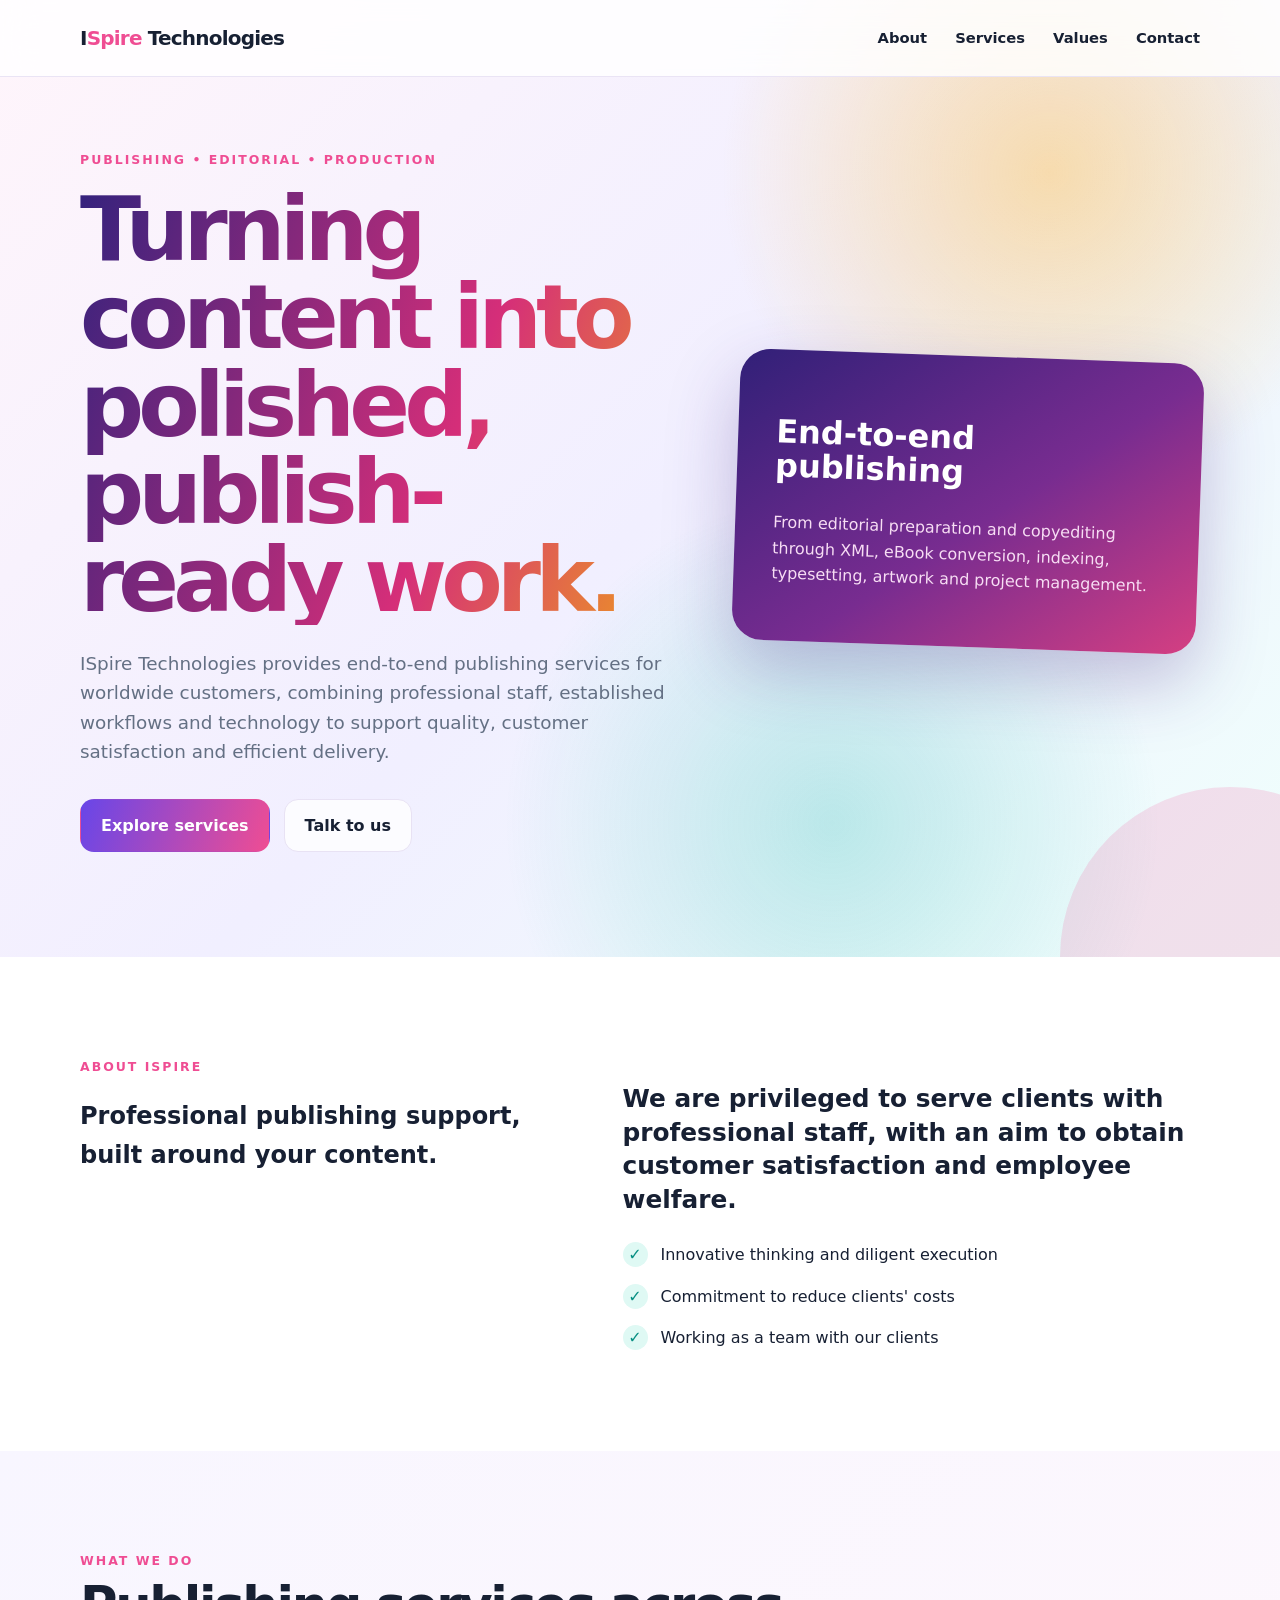
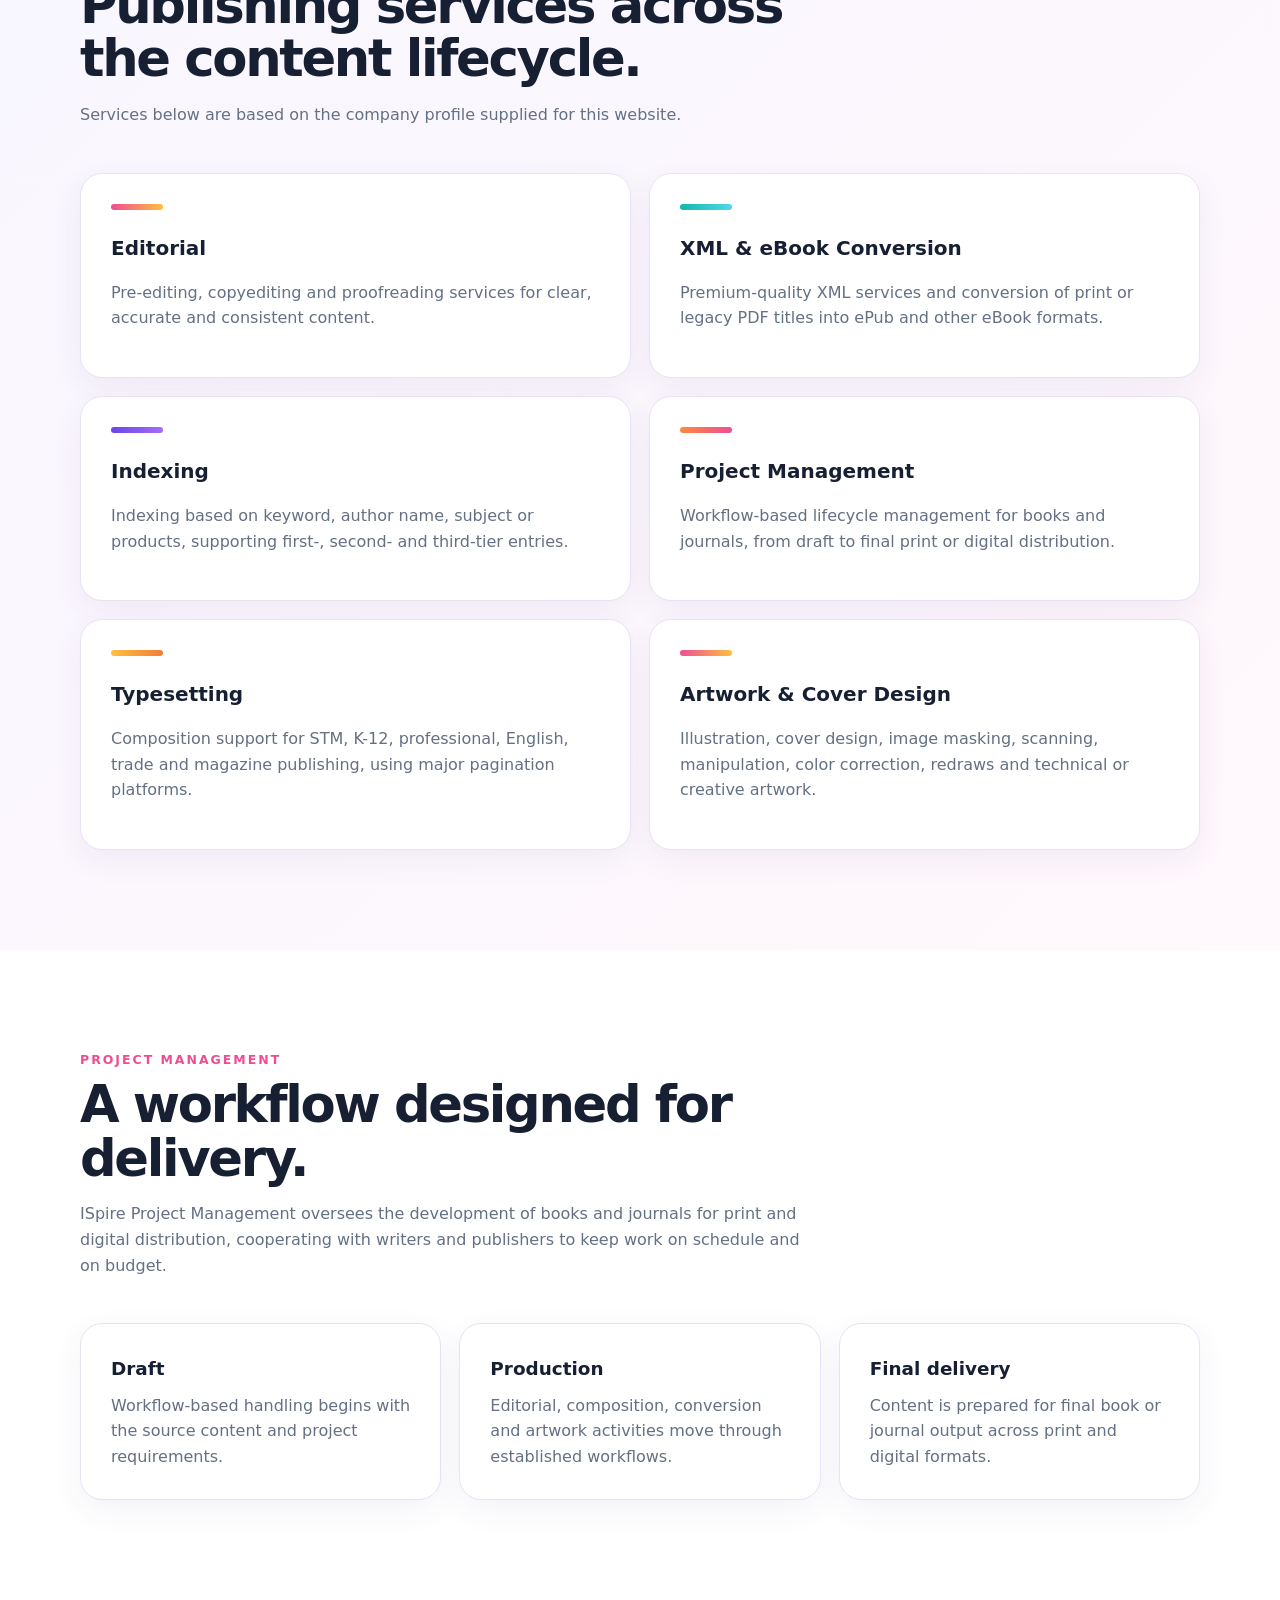
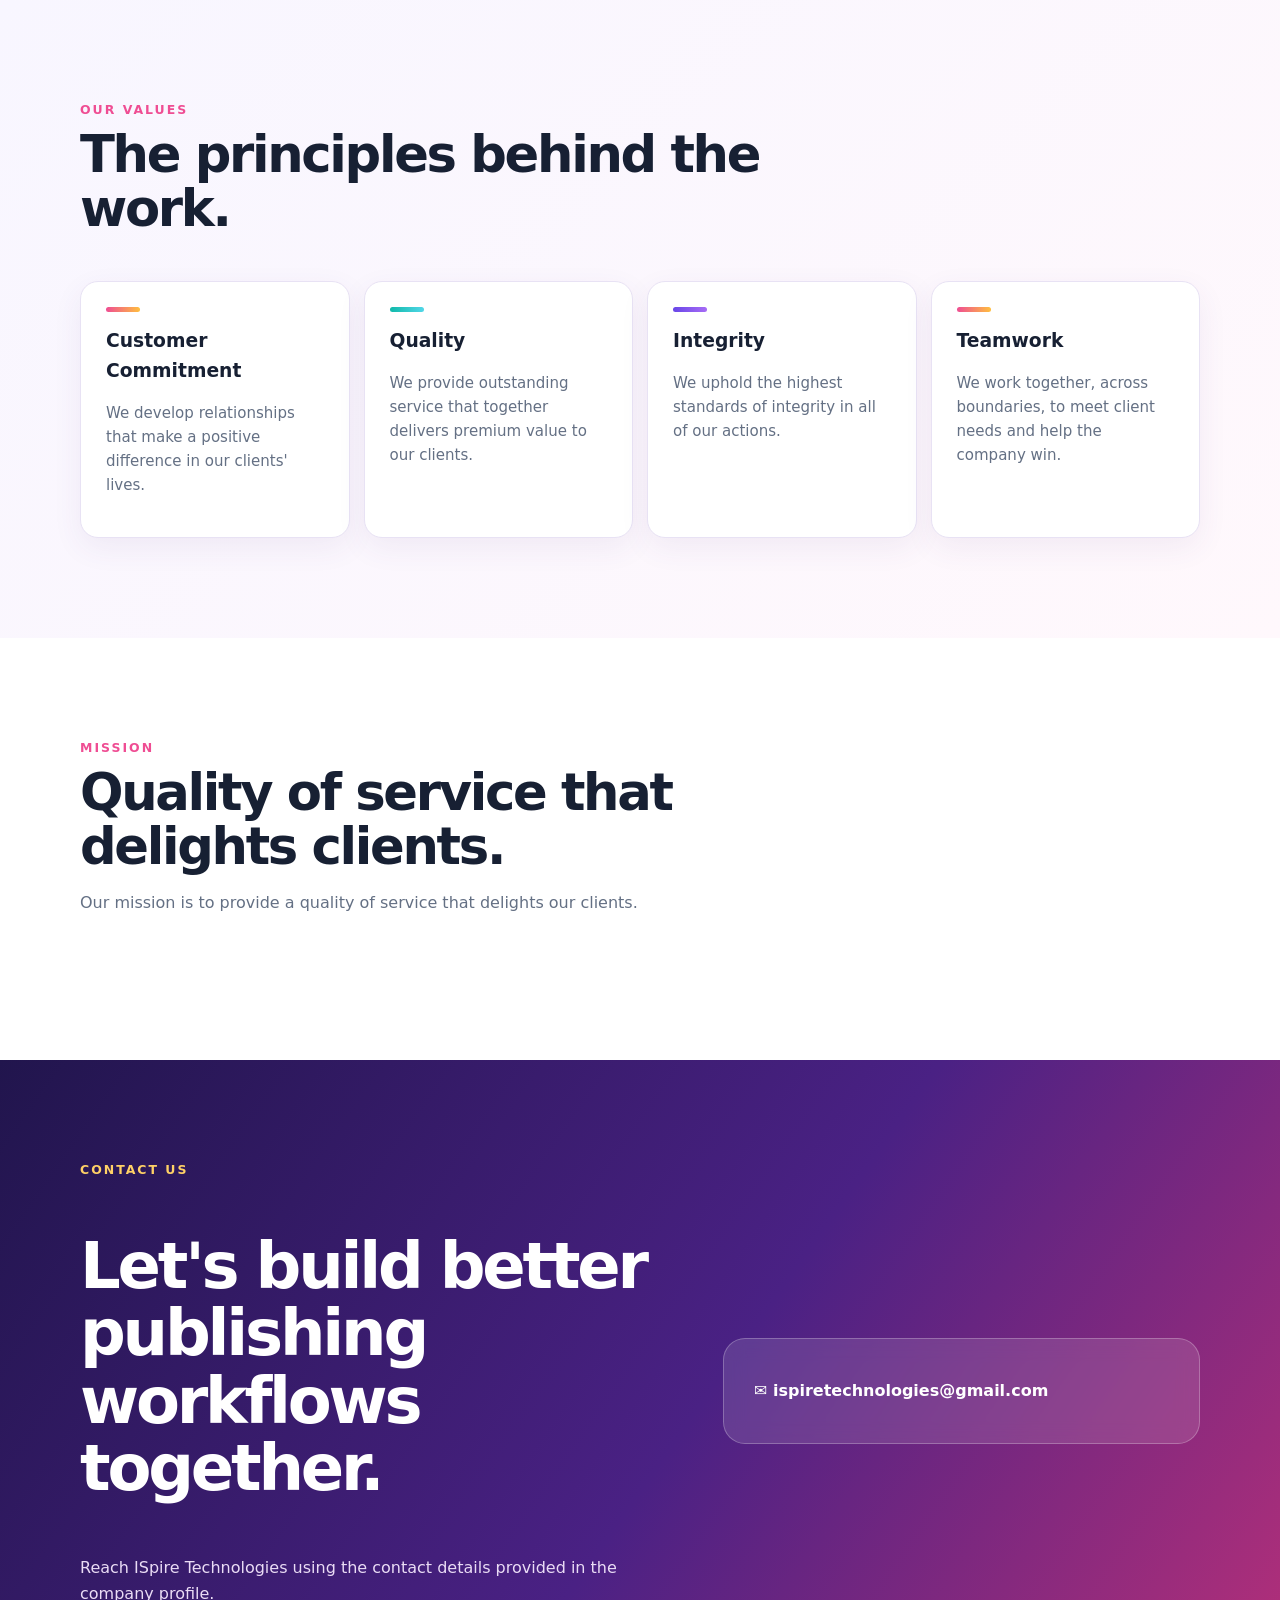
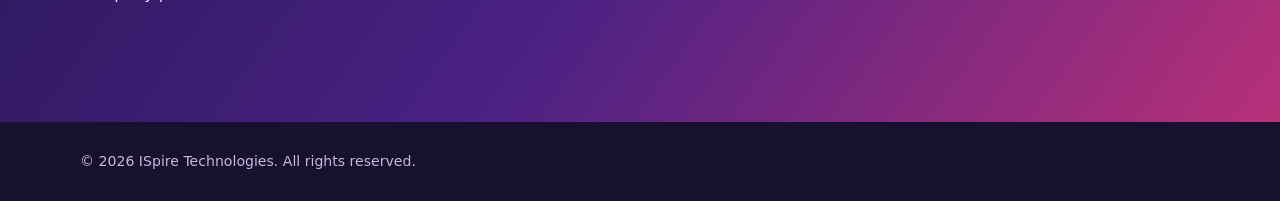
==== commit 03b1b2f2: "Add files via upload" ====
--- a/index.html
+++ b/index.html
@@ -6,27 +6,28 @@
 <title>ISpire Technologies | End-to-End Publishing Services</title>
 <meta name="description" content="ISpire Technologies provides end-to-end publishing services for worldwide customers.">
 <style>
-:root{--ink:#172033;--muted:#647084;--accent:#5b45d6;--accent2:#19a7a0;--paper:#f7f8fc;--white:#fff;--line:#e7e9f1}
+:root{--ink:#172033;--muted:#647084;--accent:#6846e8;--pink:#ef4d93;--teal:#10b9aa;--yellow:#ffbf3f;--paper:#f7f5ff;--white:#fff;--line:#e8e2f4}
 *{box-sizing:border-box}html{scroll-behavior:smooth}body{margin:0;font-family:Inter,ui-sans-serif,system-ui,-apple-system,Segoe UI,Roboto,Arial,sans-serif;color:var(--ink);background:var(--white);line-height:1.6}
 a{color:inherit;text-decoration:none}.wrap{width:min(1120px,92%);margin:auto}
-nav{position:fixed;top:0;left:0;right:0;z-index:20;background:rgba(255,255,255,.9);backdrop-filter:blur(14px);border-bottom:1px solid rgba(231,233,241,.8)}
-.navin{height:76px;display:flex;align-items:center;justify-content:space-between}.brand{font-size:1.25rem;font-weight:800;letter-spacing:-.04em}.brand span{color:var(--accent)}
-.links{display:flex;gap:28px;font-size:.92rem;font-weight:650}.links a:hover{color:var(--accent)}
+nav{position:fixed;top:0;left:0;right:0;z-index:20;background:rgba(255,255,255,.82);backdrop-filter:blur(16px);border-bottom:1px solid rgba(232,226,244,.9)}
+.navin{height:76px;display:flex;align-items:center;justify-content:space-between}.brand{font-size:1.25rem;font-weight:850;letter-spacing:-.04em}.brand span{color:var(--pink)}
+.links{display:flex;gap:28px;font-size:.92rem;font-weight:700}.links a{transition:color .2s}.links a:hover{color:var(--pink)}
 .menu{display:none;border:0;background:none;font-size:1.4rem}
-.hero{padding:150px 0 95px;background:radial-gradient(circle at 85% 20%,#e8e4ff 0,transparent 34%),linear-gradient(135deg,#f7f8ff,#fff)}
-.hero-grid{display:grid;grid-template-columns:1.12fr .88fr;gap:65px;align-items:center}.eyebrow{color:var(--accent);font-weight:800;text-transform:uppercase;letter-spacing:.16em;font-size:.78rem}
-h1{font-size:clamp(3rem,7vw,5.6rem);line-height:.98;letter-spacing:-.065em;margin:16px 0 24px}.lead{font-size:1.15rem;color:var(--muted);max-width:680px}
-.actions{display:flex;gap:14px;margin-top:32px;flex-wrap:wrap}.btn{padding:13px 20px;border-radius:12px;font-weight:750;border:1px solid var(--line);display:inline-block}.primary{background:var(--accent);color:#fff;border-color:var(--accent)}.secondary{background:#fff}
-.hero-card{background:#151b2c;color:#fff;border-radius:28px;padding:34px;box-shadow:0 25px 70px rgba(31,29,75,.18)}.hero-card .big{font-size:4.2rem;font-weight:850;line-height:1;margin-bottom:12px}.hero-card p{color:#b9c1d3}
-section{padding:100px 0}.soft{background:var(--paper)}.section-head{max-width:720px;margin-bottom:45px}.section-head h2{font-size:clamp(2rem,4vw,3.3rem);line-height:1.05;letter-spacing:-.045em;margin:8px 0 14px}.section-head p{color:var(--muted)}
-.grid{display:grid;grid-template-columns:repeat(3,1fr);gap:18px}.card{padding:28px;border:1px solid var(--line);border-radius:20px;background:#fff}.card h3{margin:0 0 9px;font-size:1.15rem}.card p{color:var(--muted);margin:0}.num{font-size:.78rem;font-weight:850;color:var(--accent);letter-spacing:.12em;margin-bottom:24px}
-.about{display:grid;grid-template-columns:.9fr 1.1fr;gap:70px;align-items:start}.statement{font-size:1.55rem;line-height:1.35;font-weight:650}.checks{display:grid;gap:16px;margin-top:26px}.check{display:flex;gap:13px;align-items:flex-start}.check b{color:var(--accent)}
-.service-grid{display:grid;grid-template-columns:repeat(2,1fr);gap:18px}.service{padding:30px;border-radius:22px;background:#fff;border:1px solid var(--line);min-height:205px}.service h3{font-size:1.25rem;margin:0 0 10px}.service p,.service li{color:var(--muted)}.service ul{padding-left:18px;margin-bottom:0}
-.values{display:grid;grid-template-columns:repeat(4,1fr);gap:14px}.value{padding:25px;background:#fff;border:1px solid var(--line);border-radius:18px}.value h3{margin:8px 0}.value p{color:var(--muted);font-size:.94rem}
-.contact{background:#141a2a;color:#fff}.contact-grid{display:grid;grid-template-columns:1.1fr .9fr;gap:60px;align-items:center}.contact p{color:#bdc5d7}.contact-card{padding:30px;border:1px solid #343c51;border-radius:22px;background:#1b2235}.contact-card a{display:block;padding:9px 0;color:#fff;font-weight:650}
-footer{padding:28px 0;background:#0f1420;color:#9ea8bb;font-size:.88rem}
-@media(max-width:850px){.links{display:none}.menu{display:block}.hero-grid,.about,.contact-grid{grid-template-columns:1fr}.grid{grid-template-columns:1fr 1fr}.values{grid-template-columns:1fr 1fr}.service-grid{grid-template-columns:1fr}}
-@media(max-width:560px){section{padding:72px 0}.hero{padding-top:125px}.grid,.values{grid-template-columns:1fr}.hero-card .big{font-size:3.2rem}}
+.hero{position:relative;overflow:hidden;padding:150px 0 105px;background:radial-gradient(circle at 82% 18%,rgba(255,191,63,.42) 0,transparent 25%),radial-gradient(circle at 65% 86%,rgba(16,185,170,.24) 0,transparent 28%),linear-gradient(135deg,#fff5fb 0%,#f1efff 52%,#effffc 100%)}
+.hero:after{content:"";position:absolute;width:340px;height:340px;border-radius:50%;right:-120px;bottom:-170px;background:rgba(239,77,147,.17)}
+.hero-grid{position:relative;z-index:1;display:grid;grid-template-columns:1.12fr .88fr;gap:65px;align-items:center}.eyebrow{color:var(--pink);font-weight:850;text-transform:uppercase;letter-spacing:.16em;font-size:.78rem}
+h1{font-size:clamp(3rem,7vw,5.6rem);line-height:.98;letter-spacing:-.065em;margin:16px 0 24px;background:linear-gradient(110deg,#34227d,#d52e79 62%,#ed9b20);-webkit-background-clip:text;background-clip:text;color:transparent}.lead{font-size:1.15rem;color:var(--muted);max-width:680px}
+.actions{display:flex;gap:14px;margin-top:32px;flex-wrap:wrap}.btn{padding:13px 20px;border-radius:14px;font-weight:800;border:1px solid var(--line);display:inline-block;transition:transform .2s,box-shadow .2s}.btn:hover{transform:translateY(-3px);box-shadow:0 12px 25px rgba(55,39,126,.16)}.primary{background:linear-gradient(110deg,var(--accent),var(--pink));color:#fff;border-color:transparent}.secondary{background:rgba(255,255,255,.8)}
+.hero-card{background:linear-gradient(145deg,#312078,#782c90 55%,#d53f82);color:#fff;border-radius:30px;padding:38px;box-shadow:0 28px 70px rgba(68,38,130,.28);transform:rotate(2deg)}.hero-card h2{font-size:2rem;line-height:1.08}.hero-card p{color:#f7ddf4}
+section{padding:100px 0}.soft{background:linear-gradient(135deg,#f8f6ff,#fff8fc)}.section-head{max-width:720px;margin-bottom:45px}.section-head h2{font-size:clamp(2rem,4vw,3.3rem);line-height:1.05;letter-spacing:-.045em;margin:8px 0 14px}.section-head p{color:var(--muted)}
+.grid{display:grid;grid-template-columns:repeat(3,1fr);gap:18px}.card{padding:30px;border:1px solid var(--line);border-radius:22px;background:#fff;box-shadow:0 10px 30px rgba(82,50,133,.07);transition:transform .2s,box-shadow .2s}.card:hover,.service:hover,.value:hover{transform:translateY(-6px);box-shadow:0 18px 35px rgba(82,50,133,.13)}.card h3{margin:0 0 9px;font-size:1.15rem}.card p{color:var(--muted);margin:0}
+.about{display:grid;grid-template-columns:.9fr 1.1fr;gap:70px;align-items:start}.statement{font-size:1.55rem;line-height:1.35;font-weight:650}.checks{display:grid;gap:16px;margin-top:26px}.check{display:flex;gap:13px;align-items:flex-start}.check b{display:grid;place-items:center;width:25px;height:25px;border-radius:50%;background:#dff9f4;color:#078f83}
+.service-grid{display:grid;grid-template-columns:repeat(2,1fr);gap:18px}.service{position:relative;overflow:hidden;padding:30px;border-radius:22px;background:#fff;border:1px solid var(--line);min-height:205px;box-shadow:0 10px 30px rgba(82,50,133,.07);transition:transform .2s,box-shadow .2s}.service:before{content:"";display:block;width:52px;height:6px;border-radius:20px;margin-bottom:22px;background:linear-gradient(90deg,var(--pink),var(--yellow))}.service:nth-child(2):before,.value:nth-child(2):before{background:linear-gradient(90deg,var(--teal),#52d7e8)}.service:nth-child(3):before,.value:nth-child(3):before{background:linear-gradient(90deg,var(--accent),#a76cf5)}.service:nth-child(4):before{background:linear-gradient(90deg,#ff8a3d,var(--pink))}.service:nth-child(5):before{background:linear-gradient(90deg,var(--yellow),#f27d36)}.service h3{font-size:1.25rem;margin:0 0 10px}.service p,.service li{color:var(--muted)}
+.values{display:grid;grid-template-columns:repeat(4,1fr);gap:14px}.value{position:relative;padding:25px;background:#fff;border:1px solid var(--line);border-radius:18px;box-shadow:0 10px 30px rgba(82,50,133,.07);transition:transform .2s,box-shadow .2s}.value:before{content:"";display:block;width:34px;height:5px;border-radius:10px;background:linear-gradient(90deg,var(--pink),var(--yellow))}.value h3{margin:14px 0 8px}.value p{color:var(--muted);font-size:.94rem}
+.contact{background:linear-gradient(125deg,#21154d,#4a2184 54%,#b83079);color:#fff}.contact .eyebrow{color:#ffd166}.contact p{color:#eadcf5}.contact-grid{display:grid;grid-template-columns:1.1fr .9fr;gap:60px;align-items:center}.contact-card{padding:30px;border:1px solid rgba(255,255,255,.25);border-radius:22px;background:rgba(255,255,255,.12);backdrop-filter:blur(10px)}.contact-card a{display:block;padding:9px 0;color:#fff;font-weight:750}
+footer{padding:28px 0;background:#17102e;color:#c7b9dd;font-size:.88rem}
+@media(max-width:850px){.links{display:none}.menu{display:block}.hero-grid,.about,.contact-grid{grid-template-columns:1fr}.hero-card{transform:none}.grid{grid-template-columns:1fr 1fr}.values{grid-template-columns:1fr 1fr}.service-grid{grid-template-columns:1fr}}
+@media(max-width:560px){section{padding:72px 0}.hero{padding-top:125px}.grid,.values{grid-template-columns:1fr}}
 </style>
 </head>
 <body>
